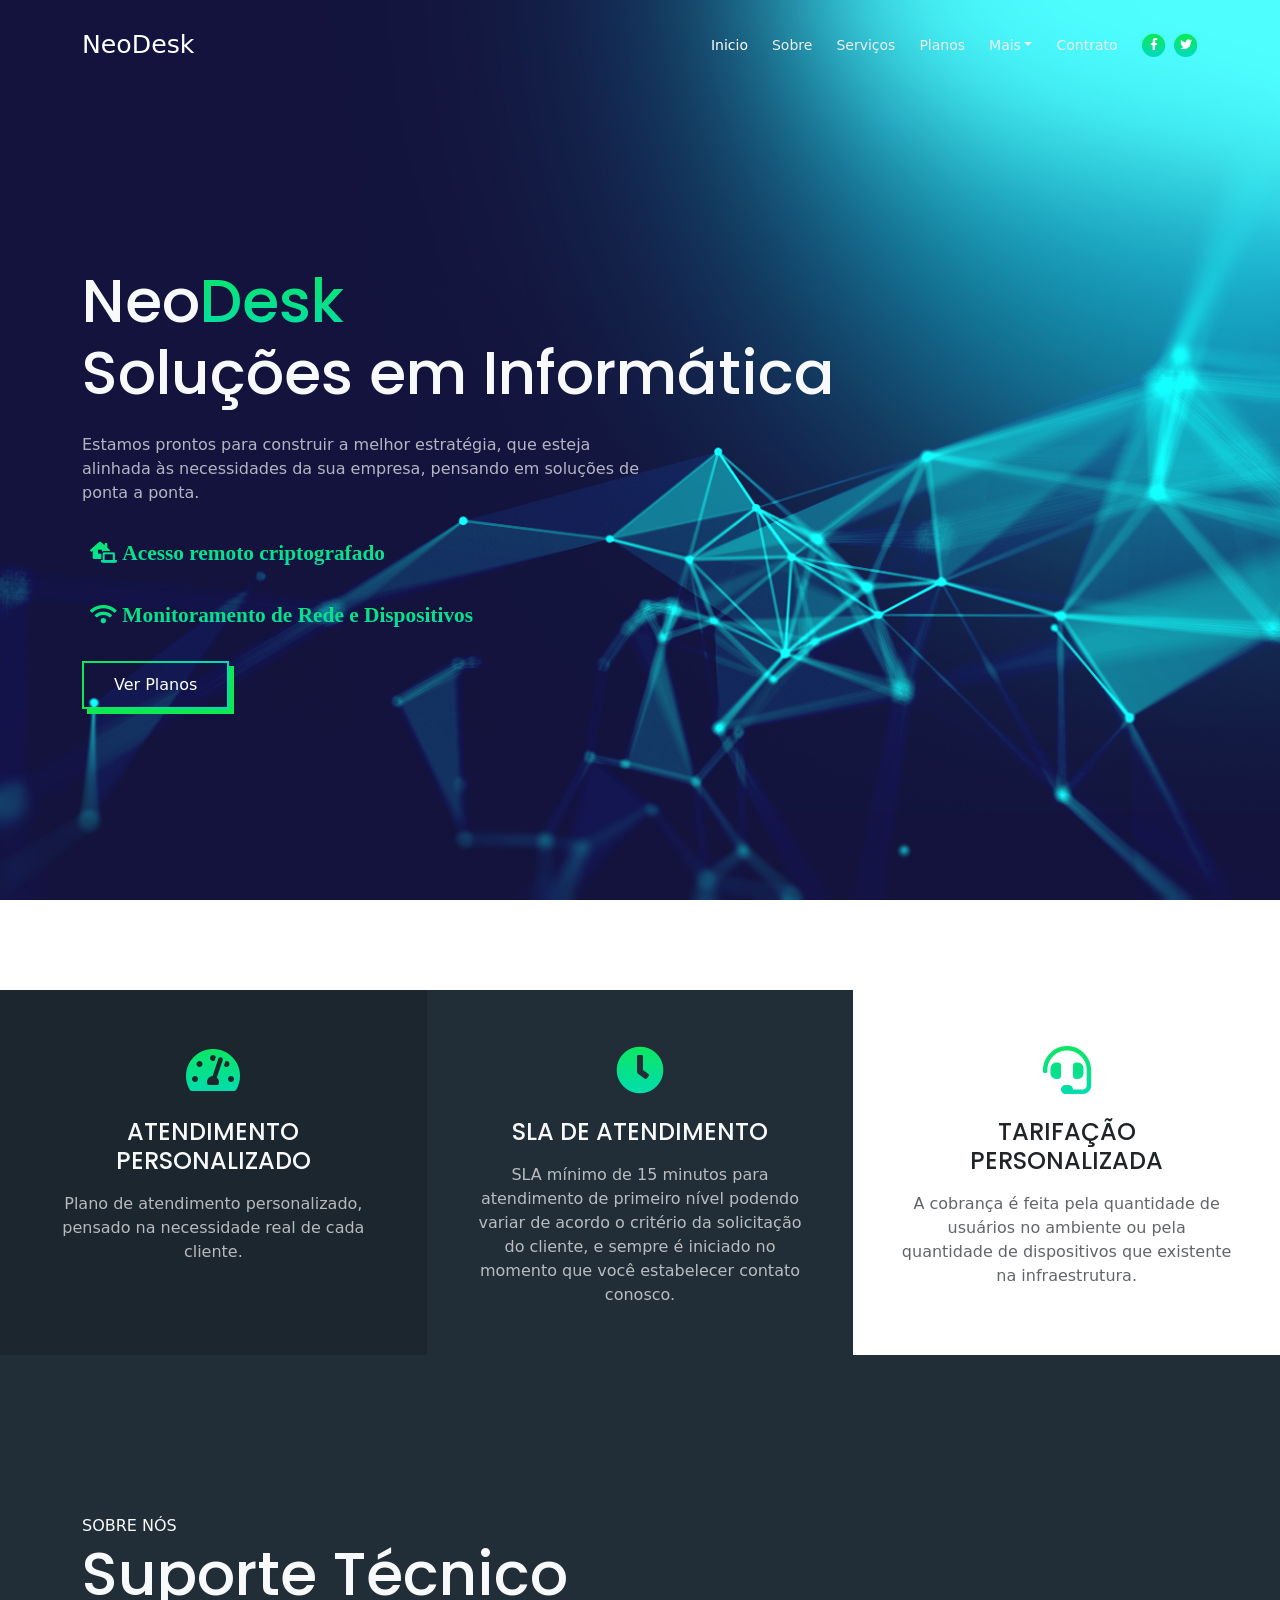
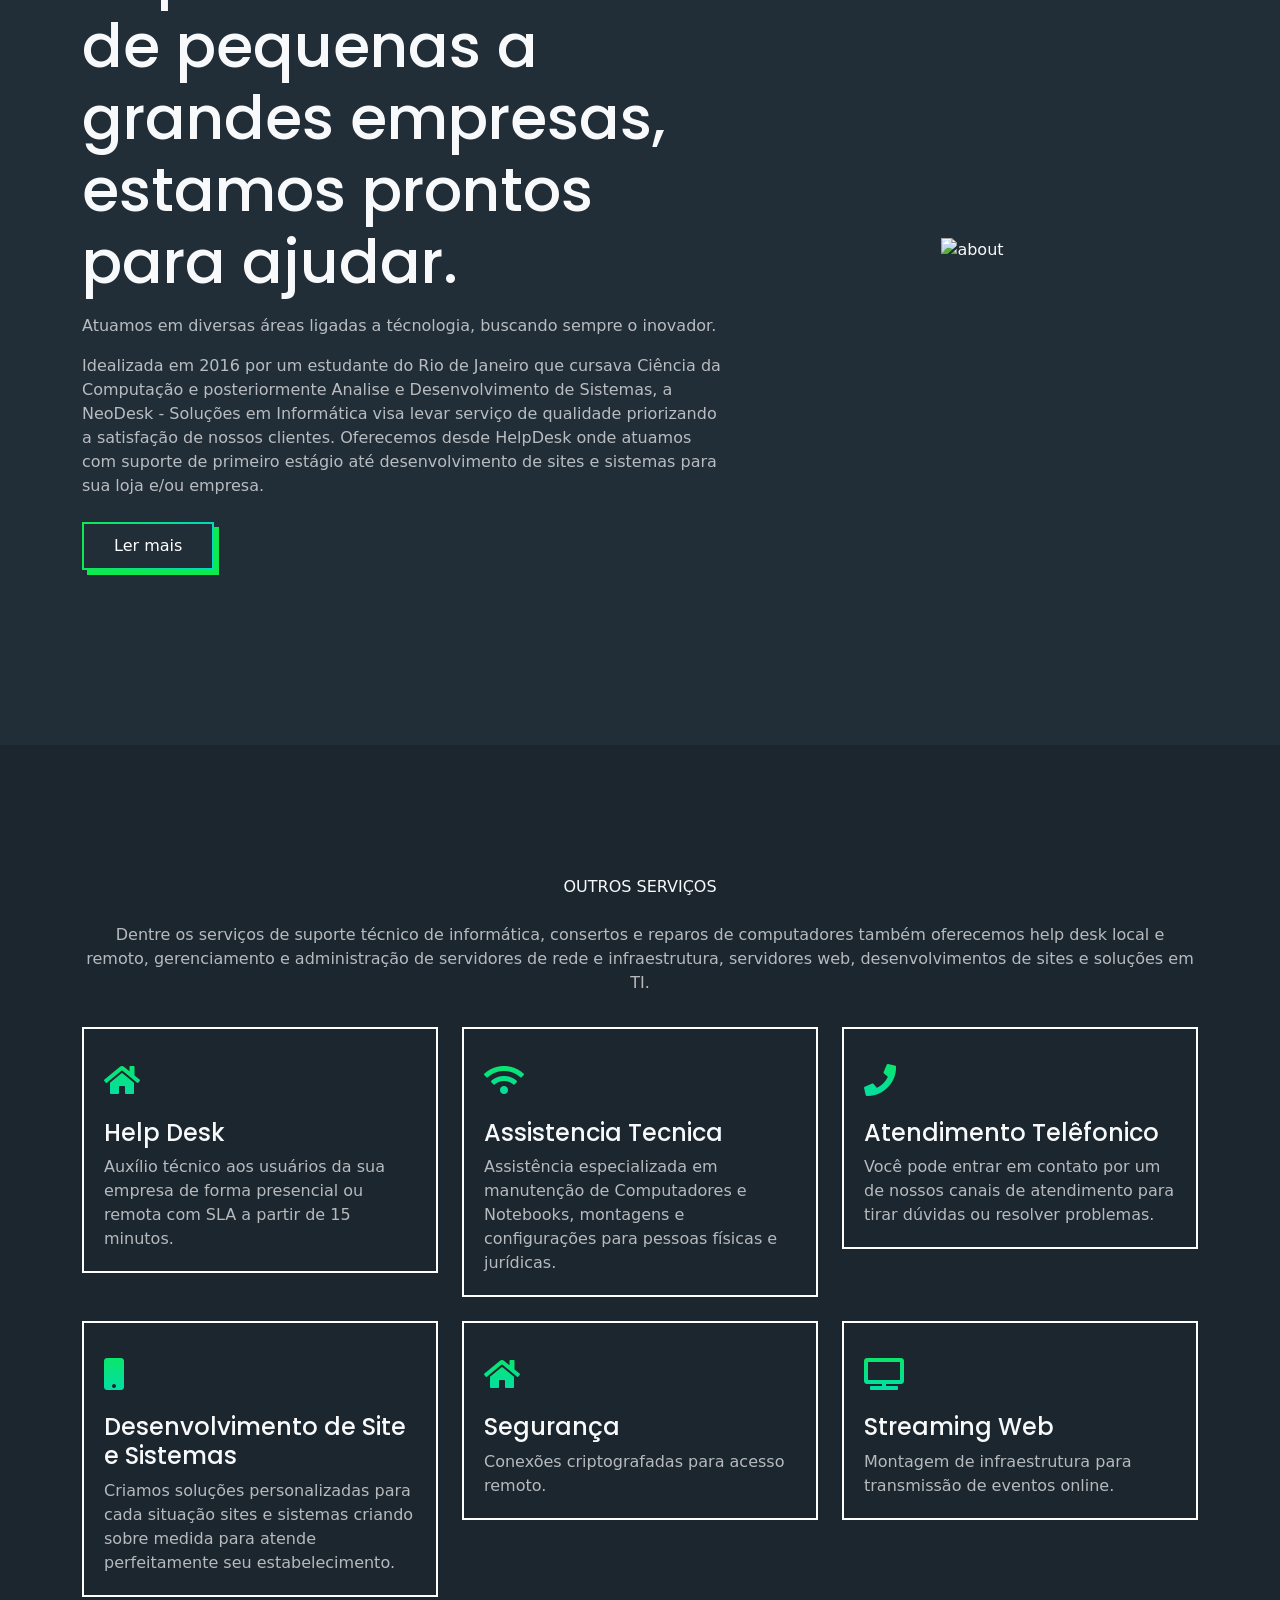
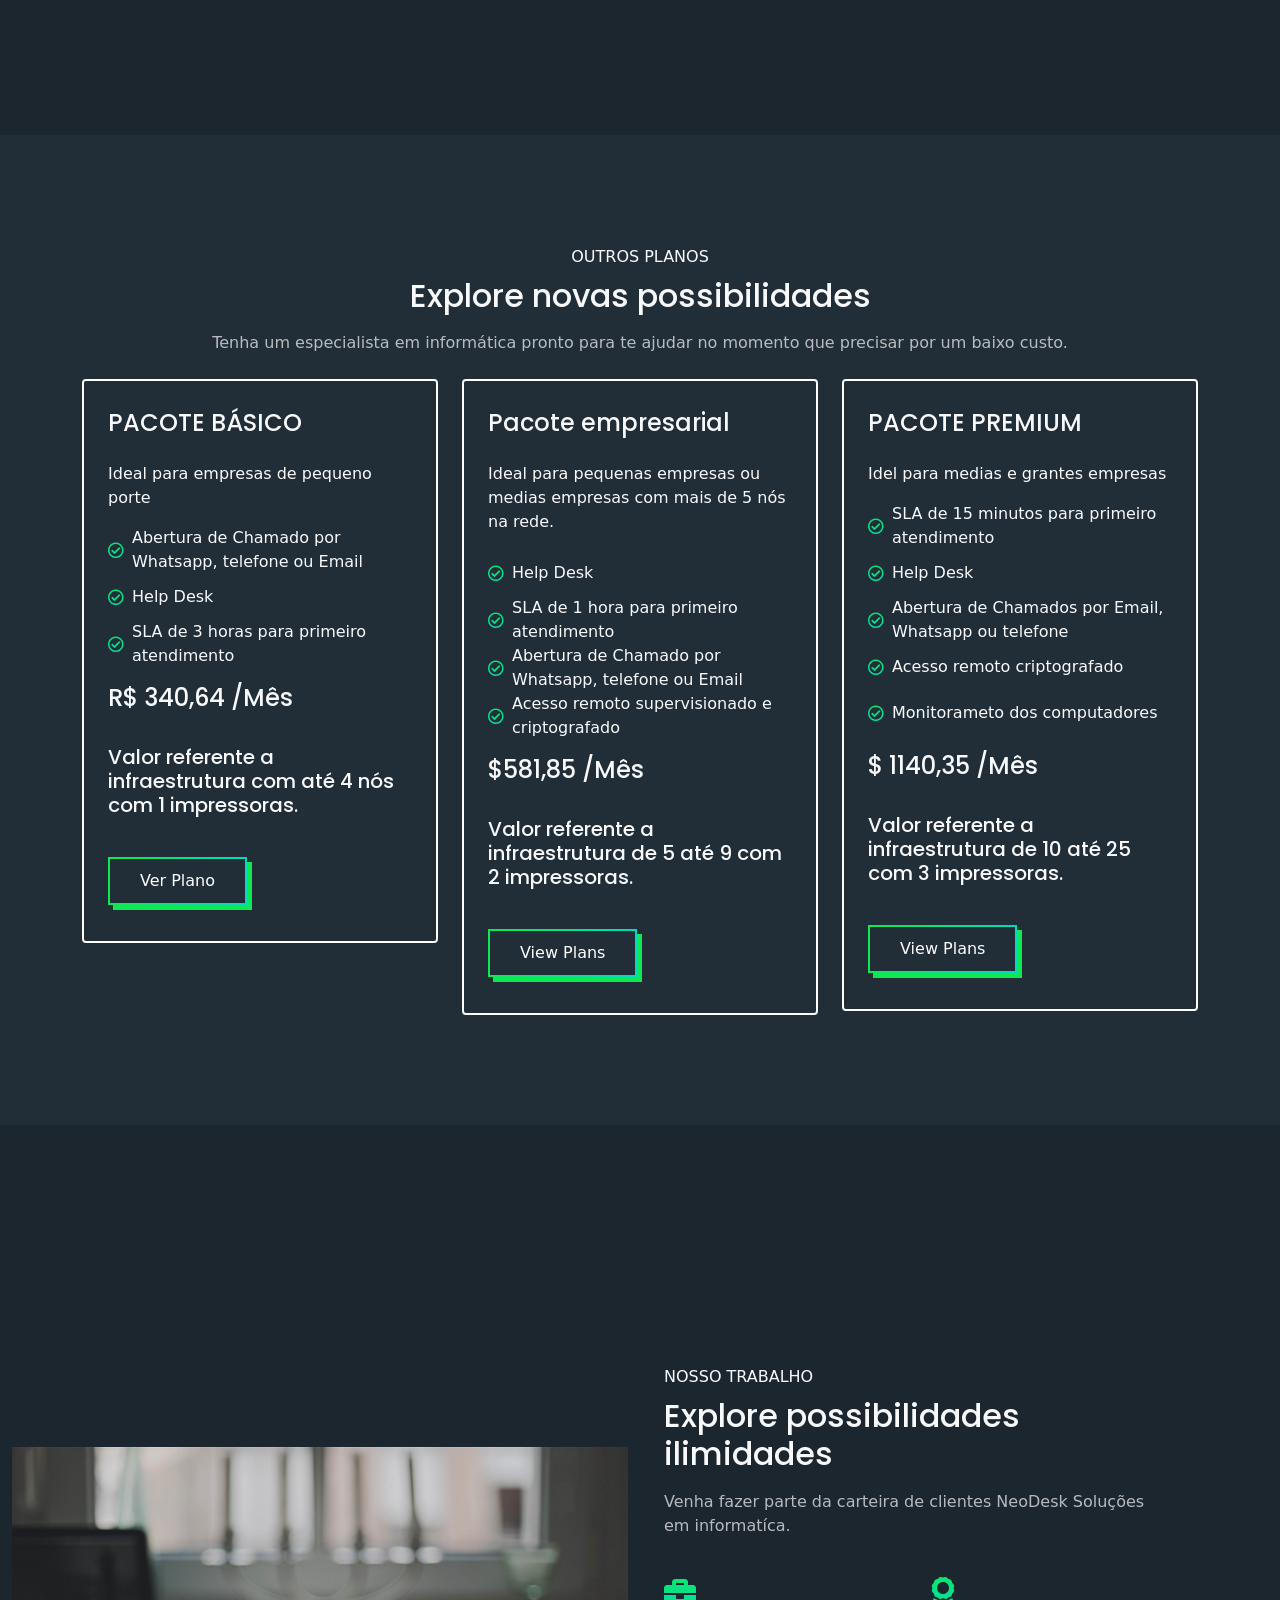
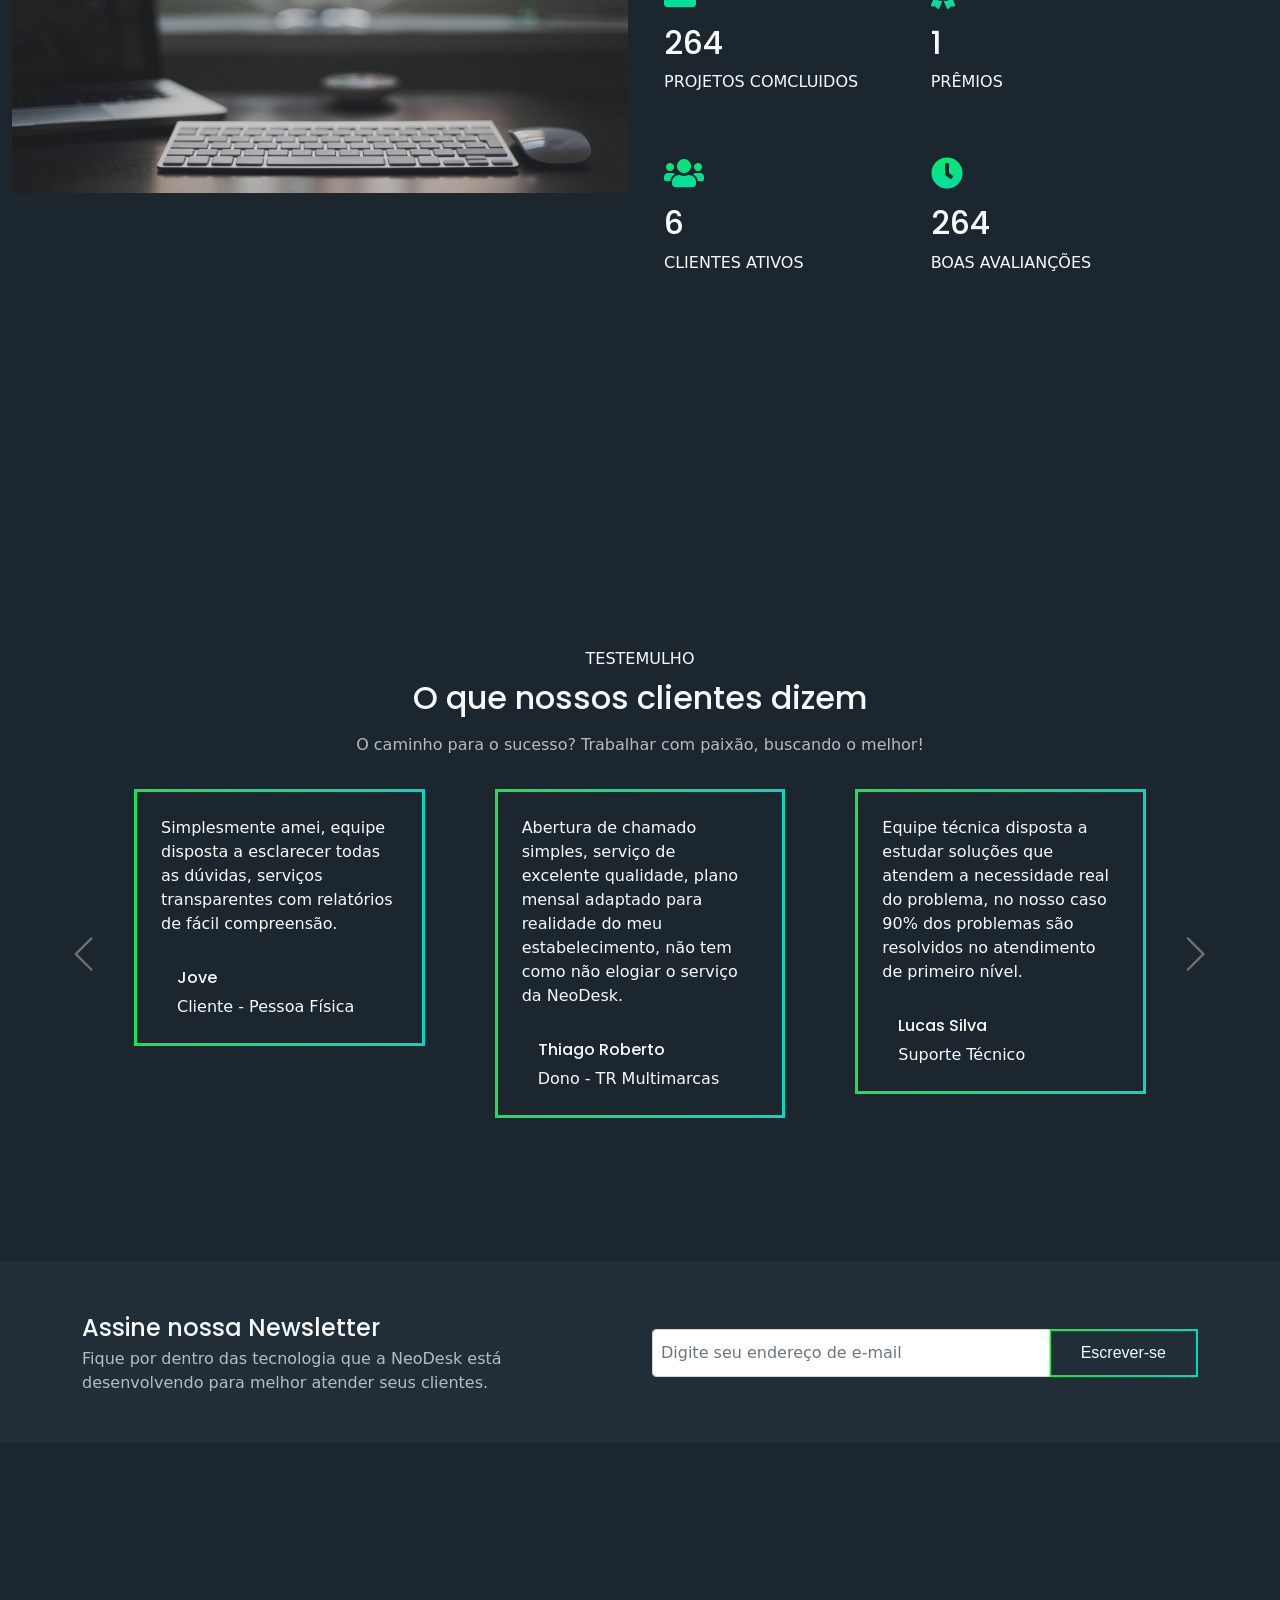
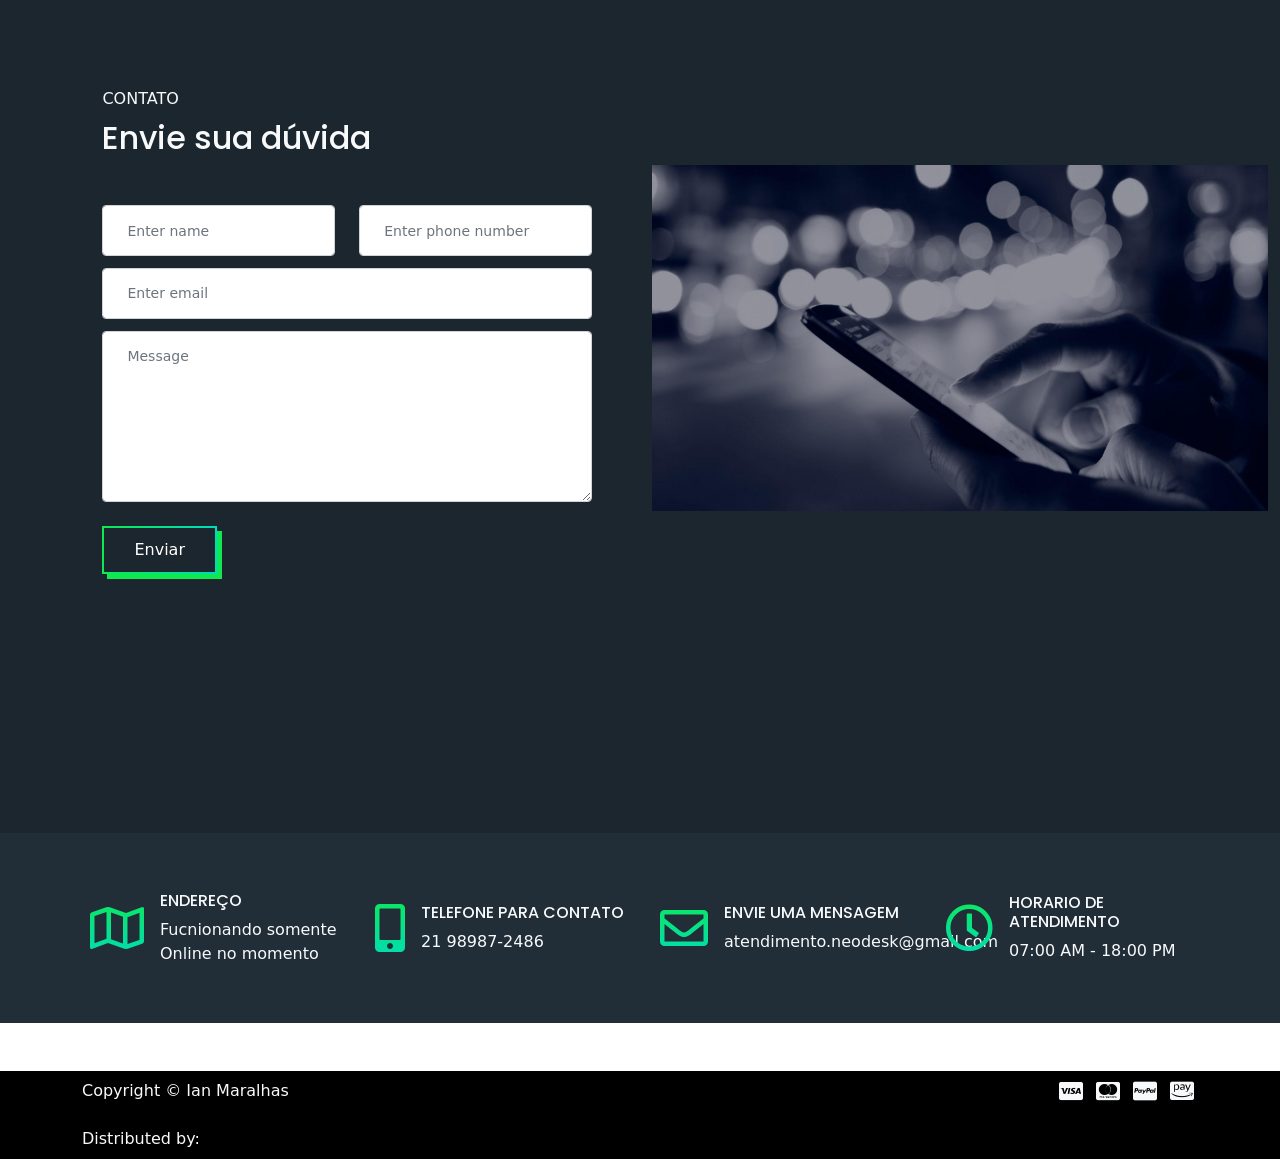
==== index.html @ 621cfc45 "site" ====
<!DOCTYPE html>
<html lang="pt-BR">

<head>

    <meta charset="UTF-8">
    <meta name="viewport" content="width=device-width, initial-scale=1, shrink-to-fit=no">
    
    <!-- SEO Meta Tags -->
    <meta name="description" content="NeoDesk company website">
    <meta name="author" content="Ian Maralhas">

    <!-- Improve the appearance of social media posts -->
    <meta property="og:site_name" content="NeoDesk - Soluções em Informática" /> <!-- website name -->
    <meta property="og:site_name" content="NeoDesk" /> <!-- website name -->
    <meta property="og:site" content="" /> <!-- website link -->
    <meta property="og:title" content=""/> <!-- title shown in the actual shared post -->
    <meta property="og:description" content="" /> <!-- description shown in the actual shared post -->
    <meta property="og:image" content="" /> <!-- image link, make sure it's jpg -->
    <meta property="og:url" content="" /> <!-- where do you want your post to link to -->
    <meta name="twitter:card" content="summary_large_image"> <!-- to have large image post format in Twitter -->

    <!-- Webpage Title -->
    <title>NeoDesk</title>

    <!-- Styles -->
    <link href="https://fonts.googleapis.com/css2?family=Poppins:wght@400;500;700&display=swap" rel="stylesheet">
    <link href="./css/bootstrap.min.css" rel="stylesheet">
    <link href="./css/fontawesome-all.min.css" rel="stylesheet">
    <link href="./css/aos.min.css" rel="stylesheet">
    <link href="./css/swiper.css" rel="stylesheet">
    <link href="./css/style.css" rel="stylesheet">

    <!-- Favicon -->
    <link rel="icon" href="./files/img/icoTopPage.png">

</head>

<body>

    <!DOCTYPE html>
    <html lang="pt-BR">
    <head>
        <meta charset="UTF-8">
        <meta name="viewport" content="width=device-width, initial-scale=1, shrink-to-fit=no">
    
        <!-- SEO Meta Tags -->
        <meta name="description" content="Your description">
        <meta name="author" content="Your name">
    
        <!-- OG Meta Tags to improve the way the post looks when you share the page on Facebook, Twitter, LinkedIn -->
        <meta property="og:site_name" content="" /> <!-- website name -->
        <meta property="og:site" content="" /> <!-- website link -->
        <meta property="og:title" content=""/> <!-- title shown in the actual shared post -->
        <meta property="og:description" content="" /> <!-- description shown in the actual shared post -->
        <meta property="og:image" content="" /> <!-- image link, make sure it's jpg -->
        <meta property="og:url" content="" /> <!-- where do you want your post to link to -->
        <meta name="twitter:card" content="summary_large_image"> <!-- to have large image post format in Twitter -->
    
        <!-- Webpage Title -->
        <title>Informar Evento</title>
        
        <!-- Styles -->
        <link href="https://fonts.googleapis.com/css2?family=Poppins:wght@400;500;700&display=swap" rel="stylesheet">
        <link href="./css/bootstrap.min.css" rel="stylesheet">
        <link href="./css/fontawesome-all.min.css" rel="stylesheet">
        <link href="./css/aos.min.css" rel="stylesheet">
        <link href="./css/swiper.css" rel="stylesheet">
        <link href="./css/style.css" rel="stylesheet">
    
        <!-- Favicon -->
        <link rel="icon" href="./files/img/favicon.png">
    </head>
    <body>
    
        <!-- Navigation -->
        <nav id="navbar" class="navbar navbar-expand-lg fixed-top navbar-dark" aria-label="Main navigation">
            <div class="container">
    
                <!-- Image Logo -->
                <!-- <a class="navbar-brand logo-image" href="index.html"><img src="images/logo.svg" alt="alternative"></a> -->
    
                <!-- Text Logo - Use this if you don't have a graphic logo -->
                <a class="navbar-brand logo-text" href="index.html">NeoDesk</a>
    
                <button class="navbar-toggler p-0 border-0" type="button" id="navbarSideCollapse" aria-label="Toggle navigation">
                    <span class="navbar-toggler-icon"></span>
                </button>
    
                <div class="navbar-collapse offcanvas-collapse" id="navbarsExampleDefault" >
                    <ul class="navbar-nav ms-auto navbar-nav-scroll">
                        <li class="nav-item">
                            <a class="nav-link active" aria-current="page" href="index.html#header"> Inicio </a>
                        </li>
                        <li class="nav-item">
                            <a class="nav-link" href="index.html#about">Sobre</a>
                        </li>
                        <li class="nav-item">
                            <a class="nav-link" href="index.html#services">Serviços</a>
                        </li>
                        <li class="nav-item">
                            <a class="nav-link" href="index.html#plans">Planos</a>
                        </li>
                        <li class="nav-item dropdown">
                            <a class="nav-link dropdown-toggle" id="dropdown01" data-bs-toggle="dropdown" aria-expanded="false" href="#">Mais</a>
                            
                            <ul class="dropdown-menu" aria-labelledby="dropdown01">
                                <li><a class="dropdown-item" href="article.html">Artigo Detalhado</a></li>
                                <li><div class="dropdown-divider"></div></li>
                                <li><a class="dropdown-item" href="pricetable.html">Tabela de Preços</a></li>
                                <li><div class="dropdown-divider"></div></li>
                                <li><a class="dropdown-item" href="informevent.html">Sinalizar Evento</a></li>
                            </ul>
                        </li>
                        <li class="nav-item">
                            <a class="nav-link" href="index.html#contact">Contrato</a>
                        </li>
                    </ul>
                    <span class="nav-item social-icons">
                        <span class="fa-stack">
                            <a href="#your-link">
                                <i class="fas fa-circle fa-stack-2x"></i>
                                <i class="fab fa-facebook-f fa-stack-1x"></i>
                            </a>
                        </span>
                        <span class="fa-stack">
                            <a href="#your-link">
                                <i class="fas fa-circle fa-stack-2x"></i>
                                <i class="fab fa-twitter fa-stack-1x"></i>
                            </a>
                        </span>
                    </span>
                </div> <!-- end of navbar-collapse -->
            </div> <!-- end of container -->
        </nav> <!-- end of navbar -->
        <!-- end of navigation -->

    <!-- Home -->
    <section class="home py-5 d-flex align-items-center" id="header">
        <div class="container text-light py-5"  data-aos="fade-right"> 
            <h1 class="headline">Neo<span class="home_text">Desk</span><br>Soluções em Informática</h1>
            <p class="para para-light py-3">Estamos prontos para construir a melhor estratégia, 
                que esteja alinhada às necessidades da sua empresa, pensando em soluções de ponta a ponta.</p>
            <div class="d-flex align-items-center">
                <p class="p-2"><i class="fas fa-laptop-house fa-lg"> Acesso remoto criptografado </i></p>
                <p></p>  
            </div>
            <div class="d-flex align-items-center">
                <p class="p-2"><i class="fas fa-wifi fa-lg"> Monitoramento de Rede e Dispositivos</i></p>
                <p></p>  
            </div>
            <div class="my-3">
                <a class="btn" href="#plans">Ver Planos</a>
            </div>
        </div> <!-- end of container -->
    </section> <!-- end of home -->

    <!-- Information -->
    <section class="information">
        <div class="container-fluid">  
            <div class="row text-light">
                <div class="col-lg-4 text-center p-5" data-aos="zoom-in">
                    <i class="fas fa-tachometer-alt fa-3x p-2"></i>
                    <h4 class="py-3">ATENDIMENTO PERSONALIZADO</h4>
                    <p class="para-light">Plano de atendimento personalizado, pensado na necessidade real de cada cliente.</p>
                </div>
                <div class="col-lg-4 text-center p-5"  data-aos="zoom-in">
                    <i class="fas fa-clock fa-3x p-2"></i>
                    <h4 class="py-3">SLA DE ATENDIMENTO</h4>
                    <p class="para-light">SLA mínimo de 15 minutos para atendimento de primeiro nível podendo variar de acordo o critério da solicitação do cliente, e sempre é iniciado no momento que você estabelecer contato conosco.
                    </p>
                </div>
                <div class="col-lg-4 text-center p-5 text-dark"  data-aos="zoom-in"> 
                    <i class="fas fa-headset fa-3x p-2"></i>
                    <h4 class="py-3">TARIFAÇÃO PERSONALIZADA </h4>
                    <p class="para-light">A cobrança é feita pela quantidade de usuários no ambiente ou pela quantidade de dispositivos que existente na infraestrutura.</p>
                </div>
            </div>
        </div> <!-- end of container -->
    </section> <!-- end of information -->

    <!-- About -->
    <section class="about d-flex align-items-center text-light py-5" id="about">
        <div class="container" >
            <div class="row d-flex align-items-center">
                <div class="col-lg-7" data-aos="fade-right">
                    <p>SOBRE NÓS</p>
                    <h1>Suporte Técnico <br> de pequenas a grandes empresas, estamos prontos para ajudar.</h1>
                    <p class="py-2 para-light">Atuamos em diversas áreas ligadas a técnologia, buscando sempre o inovador.</p>
                    <p class="py-2 para-light">Idealizada em 2016 por um estudante do Rio de Janeiro que cursava Ciência da Computação 
                        e posteriormente Analise e Desenvolvimento de Sistemas, a NeoDesk - Soluções em Informática visa levar serviço de 
                        qualidade priorizando a satisfação de nossos clientes. Oferecemos desde HelpDesk onde atuamos com suporte de primeiro 
                        estágio até desenvolvimento de sites e sistemas para sua loja e/ou empresa. </p> 
                    <div class="my-3">
                        <a class="btn" href="./article.html">Ler mais</a>
                    </div>
                </div>
                <div class="col-lg-5 text-center py-4 py-sm-0" data-aos="fade-down"> 
                    <img class="img-fluid" src="./files/img/about.jpg" alt="about" >
                </div>
            </div> <!-- end of row -->
        </div> <!-- end of container -->
    </section> <!-- end of about -->

    <!-- Services -->
    <section class="services d-flex align-items-center py-5" id="services">
        <div class="container text-light">
            <div class="text-center pb-4" >
                <p>OUTROS SERVIÇOS</p> 
                <h2 class="py-2"></h2>
                <p class="para-light">Dentre os serviços de suporte técnico de informática, consertos e reparos de computadores também oferecemos help desk local e remoto, gerenciamento e administração de servidores de rede e infraestrutura, servidores web, desenvolvimentos de sites e soluções em TI.
                </p>
            </div>
            <div class="row gy-4 py-2" data-aos="zoom-in">
                <div class="col-lg-4">
                    <div class="card bg-transparent">
                        <i class="fas fa-home fa-2x"></i>
                        <h4 class="py-2">Help Desk</h4>
                        <p class="para-light">Auxílio técnico aos usuários da sua empresa de forma presencial ou remota com SLA a partir de 15 minutos.</p>
                    </div>
                </div>
                <div class="col-lg-4">
                    <div class="card bg-transparent">
                        <i class="fas fa-wifi fa-2x"></i>
                        <h4 class="py-2"> Assistencia Tecnica</h4>
                        <p class="para-light">Assistência especializada em manutenção de Computadores e Notebooks, montagens e configurações para pessoas físicas e jurídicas.  </p>
                    </div>                    
                </div>
                <div class="col-lg-4">
                    <div class="card bg-transparent">
                        <i class="fas fa-phone fa-2x"></i>
                        <h4 class="py-2">Atendimento Telêfonico</h4>
                        <p class="para-light">Você pode entrar em contato por um de nossos canais de atendimento para tirar dúvidas ou resolver problemas. </p>
                    </div>                    
                </div>
                <div class="col-lg-4">
                    <div class="card bg-transparent">
                        <i class="fas fa-mobile fa-2x"></i>
                        <h4 class="py-2">Desenvolvimento de Site e Sistemas</h4>
                        <p class="para-light">Criamos soluções personalizadas para cada situação sites e sistemas criando sobre medida para atende perfeitamente seu estabelecimento.</p>
                    </div>                    
                </div>
                <div class="col-lg-4">
                    <div class="card bg-transparent">
                        <i class="fas fa-home fa-2x"></i>
                        <h4 class="py-2">Segurança</h4>
                        <p class="para-light">Conexões criptografadas para acesso remoto.</p>
                    </div>                    
                </div>
                <div class="col-lg-4">
                    <div class="card bg-transparent">
                        <i class="fas fa-tv fa-2x"></i>
                        <h4 class="py-2">Streaming Web</h4>
                        <p class="para-light">Montagem de infraestrutura para transmissão de eventos online.</p>
                    </div>                    
                </div>
            </div> <!-- end of row -->
        </div> <!-- end of container -->
    </section> <!-- end of services -->

    <!-- Plans -->
    <section class="plans d-flex align-items-center py-5" id="plans">
        <div class="container text-light" >
            <div class="text-center pb-4">
                <p>OUTROS PLANOS</p>
                <h2 class="py-2">Explore novas possibilidades</h2>
                <p class="para-light">Tenha um especialista em informática pronto para te ajudar no momento que precisar por um baixo custo.</p>
            </div>
            <div class="row gy-4" data-aos="zoom-in">
                <div class="col-lg-4">
                    <div class="card bg-transparent px-4">
                        <h4 class="py-2">PACOTE BÁSICO</h4>
                        <p class="py-3"> Ideal para empresas de pequeno porte </p>
                        <div class="block d-flex align-items-center">
                            <p class="pe-2"><i class="far fa-check-circle fa-1x"></i></p>
                            <p>Abertura de Chamado por Whatsapp, telefone ou Email</p>
                        </div>
                        <div class="block d-flex align-items-center">
                            <p class="pe-2"><i class="far fa-check-circle fa-1x"></i></p>
                            <p>Help Desk</p> 
                        </div>
                        <div class="block d-flex align-items-center">
                            <p class="pe-2"><i class="far fa-check-circle fa-1x"></i></p>
                            <p>SLA de 3 horas para primeiro atendimento</p>
                        </div>
                        <!-- <div class="block d-flex align-items-center">
                            <p class="pe-2"><i class="far fa-check-circle fa-1x"></i></p>
                            <p></p>
                        </div> -->
                        <h4 class="py-3">R$ 340,64 /Mês</h4>
                        <h5 class="py-3">Valor referente a infraestrutura com até 4 nós com 1 impressoras.</h5>
                        <div class="my-3">
                            <a class="btn" href="#your-link" >Ver Plano</a>
                        </div>
                    </div>  
                </div>

                <div class="col-lg-4">
                    <div class="card bg-transparent px-4">
                        <h4 class="py-2">Pacote empresarial</h4>
                        <p class="py-3">Ideal para pequenas empresas ou medias empresas com mais de 5 nós na rede. </p>
                        <div class="block d-flex align-items-center">
                            <p class="pe-2"><i class="far fa-check-circle fa-1x"></i></p>
                            <p>Help Desk</p>
                        </div>
                        <div class="block d-flex align-items-center">
                            <p class="pe-2"><i class="far fa-check-circle fa-1x"></i></p>
                            <p>SLA de 1 hora para primeiro atendimento</p>
                        </div>
                        <div class="block d-flex align-items-center">
                            <p class="pe-2"><i class="far fa-check-circle fa-1x"></i></p>
                            <p>Abertura de Chamado por Whatsapp, telefone ou Email</p>
                        </div>
                        <div class="block d-flex align-items-center">
                            <p class="pe-2"><i class="far fa-check-circle fa-1x"></i></p>
                            <p>Acesso remoto supervisionado e criptografado</p>
                        </div>
                        <h4 class="py-3">$581,85 /Mês</h4>
                        <h5 class="py-3">Valor referente a infraestrutura de 5 até 9 com 2 impressoras.</h5>
                        <div class="my-3">
                            <a class="btn" href="#your-link" >View Plans</a>
                        </div>
                    </div>  
                </div>

                <div class="col-lg-4">
                    <div class="card bg-transparent px-4" >
                        <h4 class="py-2">PACOTE PREMIUM</h4>
                        <p class="py-3">Idel para medias e grantes empresas</p>
                        <div class="block d-flex align-items-center">
                            <p class="pe-2"><i class="far fa-check-circle fa-1x"></i></p>
                            <p>SLA de 15 minutos para primeiro atendimento</p>
                        </div>
                        <div class="block d-flex align-items-center">
                            <p class="pe-2"><i class="far fa-check-circle fa-1x"></i></p>
                            <p>Help Desk</p>
                        </div>
                        <div class="block d-flex align-items-center">
                            <p class="pe-2"><i class="far fa-check-circle fa-1x"></i></p>
                            <p>Abertura de Chamados por Email, Whatsapp ou telefone</p>
                        </div>
                        <div class="block d-flex align-items-center">
                            <p class="pe-2"><i class="far fa-check-circle fa-1x"></i></p>
                            <p>Acesso remoto criptografado</p>
                        </div>
                        <div class="block d-flex align-items-center">
                            <p class="pe-2"><i class="far fa-check-circle fa-1x"></i></p>
                            <p>Monitorameto dos computadores</p>
                        </div>
                        <h4 class="py-3">$ 1140,35 /Mês</h4>
                        <h5 class="py-3">Valor referente a infraestrutura de 10 até 25 com 3 impressoras. </h5>
                        <div class="my-3">
                            <a class="btn" href="#your-link" >View Plans</a>                    
                        </div>
                    </div>  
                </div>
            </div> <!-- end of row -->
        </div> <!-- end of container -->
    </section> <!-- end of plans -->

    <!-- Work -->
    <section class="work d-flex align-items-center py-5" >
        <div class="container-fluid text-light">
            <div class="row">
                <div class="col-lg-6 d-flex align-items-center" data-aos="fade-right">
                    <img class="img-fluid" src="./files/img/work.jpg" alt="work">        
                </div>
                <div class="col-lg-5 d-flex align-items-center px-4 py-3" data-aos="">
                    <div class="row">
                        <div class="text-center text-lg-start py-4 pt-lg-0">
                            <p>NOSSO TRABALHO</p>
                            <h2 class="py-2">Explore possibilidades ilimidades</h2>
                            <p class="para-light">Venha fazer parte da carteira de clientes NeoDesk Soluções em informatíca.</p>
                        </div>
                        <div class="container" data-aos="fade-up">
                            <div class="row g-5">
                                <div class="col-6 text-start" >
                                    <i class="fas fa-briefcase fa-2x text-start"></i>
                                    <h2 class="purecounter" data-purecounter-start="0" data-purecounter-end="986" data-purecounter-duration="3">1</h2>
                                    <p>PROJETOS COMCLUIDOS</p>
                                </div>
                                <div class="col-6" >
                                    <i class="fas fa-award fa-2x"></i>
                                    <h2 class="purecounter" data-purecounter-start="0" data-purecounter-end="1" data-purecounter-duration="3">1</h2>
                                    <p>PRÊMIOS</p>
                                </div>
                                <div class="col-6">
                                    <i class="fas fa-users fa-2x"></i>
                                    <h2 class="purecounter" data-purecounter-start="0" data-purecounter-end="6" data-purecounter-duration="3">1</h2>
                                    <p>CLIENTES ATIVOS</p>
                                </div>
                                <div class="col-6">
                                    <i class="fas fa-clock fa-2x"></i>
                                    <h2 class="purecounter" data-purecounter-start="0" data-purecounter-end="953" data-purecounter-duration="3">1</h2>
                                    <p>BOAS AVALIANÇÕES</p>
                                </div>
                            </div>
                        </div> <!-- end of container -->
                    </div> <!-- end of row -->
                </div> <!-- end of col-lg-5 -->
            </div> <!-- end of row -->
        </div> <!-- end of container -->
    </section> <!-- end of work -->

    <!-- Testimonials -->
    <div class="slider-1 testimonial text-light d-flex align-items-center">
        <div class="container">
            <div class="row">
                <div class="text-center w-lg-75 m-auto pb-4">
                    <p>TESTEMULHO</p>
                    <h2 class="py-2">O que nossos clientes dizem</h2>
                    <p class="para-light">O caminho para o sucesso? Trabalhar com paixão, buscando o melhor!</p>
                </div>
            </div> <!-- end of row -->
            <div class="row p-2" data-aos="zoom-in">
                <div class="col-lg-12">

                    <!-- Card Slider -->
                    <div class="slider-container">
                        <div class="swiper-container card-slider">
                            <div class="swiper-wrapper">
                                
                                <!-- Slide -->
                                <div class="swiper-slide">
                                    <div class="testimonial-card p-4">
                                        <p>Simplesmente amei, equipe disposta a esclarecer todas as dúvidas, serviços transparentes com relatórios de fácil compreensão.</p>
                                    
                                        <div class="d-flex pt-4">
                                           <!-- <div>
                                                <img class="avatar" src="./files/img/testimonial-1.jpg" alt="testimonial">
                                            </div> -->
                                            <div class="ms-3 pt-2">
                                                <h6>Jove</h6>
                                                <p>Cliente - Pessoa Física</p>
                                            </div>
                                        </div>
                                    </div>
                                </div> <!-- end of swiper-slide -->
                                <!-- end of slide -->
        
                                <!-- Slide -->
                                <div class="swiper-slide">
                                    <div class="testimonial-card p-4">
                                        <p>Abertura de chamado simples, serviço de excelente qualidade, plano mensal adaptado para realidade do meu estabelecimento, não tem como não elogiar o serviço da NeoDesk.</p>
                                        <div class="d-flex pt-4">
                                            <!-- <div>
                                                <img class="avatar" src="./files/img/testimonial-2.jpg" alt="testimonial">
                                            </div> -->
                                            <div class="ms-3 pt-2">
                                                <h6>Thiago Roberto</h6>
                                                <p>Dono - TR Multimarcas</p>
                                            </div>
                                        </div>
                                    </div>
                                </div> <!-- end of swiper-slide -->
                                <!-- end of slide -->
        
                                <!-- Slide -->
                                <div class="swiper-slide">
                                    <div class="testimonial-card p-4">
                                        <p>Equipe técnica disposta a estudar soluções que atendem a necessidade real do problema, no nosso caso 90% dos problemas são resolvidos no atendimento de primeiro nível.</p>
                                        <div class="d-flex pt-4">
                                            <!-- <div>
                                                <img class="avatar" src="./files/img/testimonial-3.jpg" alt="testimonial">
                                            </div> -->
                                            <div class="ms-3 pt-2">
                                                <h6>Lucas Silva</h6>
                                                <p>Suporte Técnico</p>
                                            </div>
                                        </div>
                                    </div>      
                                </div> <!-- end of swiper-slide -->
                                <!-- end of slide -->

                            </div> <!-- end of swiper-wrapper -->
        
                            <!-- Add Arrows -->
                            <div class="swiper-button-next"></div>
                            <div class="swiper-button-prev"></div>
                            <!-- end of add arrows -->
        
                        </div> <!-- end of swiper-container -->
                    </div> <!-- end of slider-container -->
                    <!-- end of card slider -->

                </div> <!-- end of col -->
            </div> <!-- end of row -->
        </div> <!-- end of container -->
    </div> <!-- end of testimonials -->

    <!-- Newsletter -->
    <section class="newsletter text-light py-5">
        <div class="container">
            <div class="row" >
                <div class="col-lg-6 text-center text-lg-start" data-aos="fade-right">
                    <h4 class="py-1">Assine nossa Newsletter</h4>
                    <p class="para-light">Fique por dentro das tecnologia que a NeoDesk está desenvolvendo para melhor atender seus clientes. </p>
                </div>
                <div class="col-lg-6 d-flex align-items-center" data-aos="fade-down">
                    <div class="input-group my-3">
                        <input type="text" class="form-control p-2" placeholder="Digite seu endereço de e-mail" aria-label="Recipient's email">
                        <button class="btn-secondary text-light" type="button">Escrever-se</button>
                    </div>
                </div>
            </div> <!-- end of row -->
        </div> <!-- end of container -->
    </section> <!-- end of newsletter -->

    <!-- Contact -->
    <section class="contact d-flex align-items-center py-5" id="contact">
        <div class="container-fluid text-light">
            <div class="row">
                <div class="col-lg-6 d-flex justify-content-center justify-content-lg-end align-items-center px-lg-5" data-aos="fade-right">
                    <div style="width:90%">
                        <div class="text-center text-lg-start py-4 pt-lg-0">
                            <p>CONTATO</p>
                            <h2 class="py-2">Envie sua dúvida</h2>
                            <p class="para-light"></p>
                        </div>
                        <div>
                            <div class="row" >
                                <div class="col-lg-6">
                                    <div class="form-group py-2">
                                        <input type="text" class="form-control form-control-input" id="exampleFormControlInput1" placeholder="Enter name">
                                    </div>                                
                                </div>
                                <div class="col-lg-6">
                                    <div class="form-group py-2">
                                        <input type="email" class="form-control form-control-input" id="exampleFormControlInput2" placeholder="Enter phone number">
                                    </div>                                 
                                </div>
                            </div>
                            <div class="form-group py-1">
                                <input type="email" class="form-control form-control-input" id="exampleFormControlInput3" placeholder="Enter email">
                            </div>  
                            <div class="form-group py-2">
                                <textarea class="form-control form-control-input" id="exampleFormControlTextarea1" rows="6" placeholder="Message"></textarea>
                            </div>                            
                        </div>
                        <div class="my-3">
                            <a class="btn form-control-submit-button" href="mailto:atendimento.neodesk@gmail.com">Enviar</a>
                        </div>
                    </div> <!-- end of div -->
                </div> <!-- end of col -->
                <div class="col-lg-6 d-flex align-items-center" data-aos="fade-down">
                    <img class="img-fluid d-none d-lg-block" src="./files/img/contact.jpg" alt="contact">        
                </div> <!-- end of col -->
            </div> <!-- end of row -->
        </div> <!-- end of container -->
    </section> <!-- end of contact -->

    <!-- Location -->
    <section class="location text-light py-5">
        <div class="container" data-aos="zoom-in">
            <div class="row">
                <div class="col-lg-3 d-flex align-items-center">
                    <div class="p-2"><i class="far fa-map fa-3x"></i></div>
                    <div class="ms-2">
                        <h6>ENDEREÇO</h6>
                        <p>Fucnionando somente Online no momento</p>
                    </div>
                </div>
                <div class="col-lg-3 d-flex align-items-center" >
                    <div class="p-2"><i class="fas fa-mobile-alt fa-3x"></i></div>
                    <div class="ms-2">
                        <h6>TELEFONE PARA CONTATO</h6>
                        <p>21 98987-2486</p>
                    </div>
                </div>
                <div class="col-lg-3 d-flex align-items-center" >
                    <div class="p-2"><i class="far fa-envelope fa-3x"></i></div>
                    <div class="ms-2">
                        <h6>ENVIE UMA MENSAGEM</h6>
                        <p>atendimento.neodesk@gmail.com</p>
                    </div>
                </div>
                <div class="col-lg-3 d-flex align-items-center" >
                    <div class="p-2"><i class="far fa-clock fa-3x"></i></div>
                    <div class="ms-2">
                        <h6>HORARIO DE ATENDIMENTO</h6>
                        <p>07:00 AM - 18:00 PM</p>
                    </div>
                </div>
            </div> <!-- end of row -->
        </div> <!-- end of container -->
    </section> <!-- end of location -->

    <p class="mb-5"></p>

    <!-- Bottom -->
    <div class="bottom py-2 text-light" >
        <div class="container d-flex justify-content-between">
            <div>
                <p>Copyright © Ian Maralhas</p><br>
                <p>Distributed by: <a href=""></a></p>
            </div>
            <div>
                <i class="fab fa-cc-visa fa-lg p-1"></i>
                <i class="fab fa-cc-mastercard fa-lg p-1"></i>
                <i class="fab fa-cc-paypal fa-lg p-1"></i>
                <i class="fab fa-cc-amazon-pay fa-lg p-1"></i>
            </div>
        </div> <!-- end of container -->
    </div> <!-- end of bottom -->
 
    
    <!-- Back To Top Button -->
    <button onclick="topFunction()" id="myBtn">
        <img src="files/img/up-arrow.png" alt="alternative">
    </button>
    <!-- end of back to top button -->

    
    <!-- Scripts -->
    <script src="./js/bootstrap.min.js"></script><!-- Bootstrap framework -->
    <script src="./js/purecounter.min.js"></script> <!-- Purecounter counter for statistics numbers -->
    <script src="./js/swiper.min.js"></script><!-- Swiper for image and text sliders -->
    <script src="./js/aos.js"></script><!-- AOS on Animation Scroll -->
    <script src="./js/script.js"></script>  <!-- Custom scripts -->
</body>
</html>

</body>

</html>
---- css/style.css ----
/*     General Styles     */
:root {
	--primary: #1c262f;
	--primary-light: #212d37;
	--secondary: #0ee951;
	--tertiary: #00dabf;
	--gradient: linear-gradient(to right, #0ee951, #00dabf);
}

h1, h2, h3, h4, h5, h6 {
	font-family: "Poppins", sans-serif;
}

h1 {
	font-size: 60px;
	font-weight: 500;
}

button {
	font-family: sans-serif;
}

p, ul, h4 {
	margin: 0;
	padding: 0;
}

a {
	color: white;
	text-decoration: none;
}

li {
  	list-style-type: none;
}

/* Section Background */
.home, .about, .services, .plans, .work, .contact {
	height: 110vh;
	position: relative;
}

.services, .work, .contact, .testimonial, .footer {
  	background-color: var(--primary);
}

.about, .plans, .company, .newsletter, .location {
  	background-color: var(--primary-light);
}

.bottom {
  	background-color: black;
}

/* Gradient Border And Background On Icons */
.home_text, .home .fas, .plans .far, .information .fas, .work .fas, .services .fas, .location .far, .location .fas {
	padding: 15px 0;
	background: -webkit-gradient(
		linear,
		left top,
		left bottom,
		from(#0ee951),
		to(#00dabf)
	);
	background-clip: text;
	-webkit-background-clip: text;
	-webkit-text-fill-color: transparent;
}

.navbar-nav a:hover, .footer a:hover, .footer .fab:hover {
	cursor: pointer;
	background: var(--gradient);
	background-clip: text;
	-webkit-background-clip: text;
	-webkit-text-fill-color: transparent;
}

/*     Navigation     */
.navbar {
	font-weight: 500;
	font-size: 0.875rem;
	line-height: 0.875rem;
	background-color: var(--primary);
	box-shadow: 0 1px 6px 0 rgba(0, 0, 0, 0.025);
}

.navbar .navbar-brand {
	padding-top: 0.25rem;
	padding-bottom: 0.25rem;
}

.navbar .logo-image img {
	width: 108px;
	height: 32px;
}

.navbar .logo-text {
	color: #fff;
	font-weight: 500;
	line-height: 1rem;
	font-size: 1.575rem;
	text-decoration: none;
}

.offcanvas-collapse {
	position: fixed;
	top: 2.75rem; /* adjusts the height between the top of the page and the offcanvas menu */
	bottom: 0;
	left: 100%;
	width: 100%;
	overflow-y: auto;
	visibility: hidden;
	padding-right: 1rem;
	padding-left: 1rem;
	background-color: var(--primary);
	transition: transform 0.2s ease-in-out, visibility 0.2s ease-in-out;
}

.offcanvas-collapse.open {
	visibility: visible;
	transform: translateX(-100%);
}

.navbar .navbar-nav {
	margin-top: 0.75rem;
	margin-bottom: 0.5rem;
}

.navbar .dropdown-menu {
	border: none;
	margin-top: 0.25rem;
	margin-bottom: 0.25rem;
	background-color: var(--primary);
}

.navbar .dropdown-item {
	color: #eee;
	font-weight: 500;
	font-size: 0.875rem;
	line-height: 0.875rem;
	padding-top: 0.625rem;
	text-decoration: none;
	padding-bottom: 0.625rem;
}

.navbar .dropdown-item:hover {
  	background-color: var(--primary);
}

.navbar .dropdown-divider {
	width: 100%;
	height: 1px;
	border: none;
	margin: 0.5rem auto 0.5rem auto;
	background-color: var(--primary-light);
}

.navbar .nav-item .nav-link {
	color: #eee;
	text-decoration: none;
	padding-top: 0.625rem;
	padding-bottom: 0.625rem;
	transition: all 0.2s ease;
}

.navbar .fa-stack {
	width: 2em;
	font-size: 0.75rem;
	margin-right: 0.25rem;
}

.navbar .fa-stack-2x {
	background: -webkit-gradient(
		linear,
		left top,
		left bottom,
		from(#0ee951),
		to(#00dabf)
	);
	background-clip: text;
	-webkit-background-clip: text;
	-webkit-text-fill-color: transparent;
	transition: all 0.2s ease;
}

.navbar .fa-stack-1x {
	color: #ffffff;
	transition: all 0.2s ease;
}

.navbar .fa-stack:hover .fa-stack-2x {
  	color: var(--primary);
}

.navbar .fa-stack:hover .fa-stack-1x {
  	color: var(--primary);
}

.navbar .navbar-toggler {
	padding: 0;
	border: none;
	font-size: 1.25rem;
}

/*     Home     */
.home {
	background-image: url(../files/img/home.jpg);
	background-size: cover;
	background-position: center;
	background-repeat: no-repeat;
	background-attachment: fixed;
}

.para {
  	width: 50%;
}

.para-light {
  	opacity: 0.7;
}

/*     Information     */
.information .container-fluid .row div:first-child {
  	background-color: var(--primary);
}

.information .container-fluid .row div:last-child {
  	background-color: white;
}

.information .container-fluid .row div:nth-child(2) {
  	background-color: var(--primary-light);
}

/*     Button     */
.btn {
	color: white;
	border-radius: 0;
	border-width: 2px;
	padding: 10px 30px;
	border-image-slice: 1;
	background-image: none;
	background: transparent;
	border-image-source: var(--gradient);
	box-shadow: 5px 5px 0px 0px var(--secondary);
}

.btn:hover {
	color: white;
	box-shadow: none;
	border-radius: 0;
	padding: 10px 30px;
	transform: translate(5px, 5px);
}

/* Email - Newsletter Button */
.btn-secondary {
	color: black;
	border-width: 2px;
	padding: 10px 30px;
	border-image-slice: 1;
	background-image: none;
	background: transparent;
	border-image-source: var(--gradient);
}

.btn-secondary:hover {
	color: black;
	padding: 10px 30px;
	background-image: var(--gradient);
}

/* Other Pages Button */
.btn-tertiary {
	color: black;
	border-radius: 0;
	border-width: 2px;
	padding: 10px 30px;
	border-image-slice: 1;
	background-image: none;
	background: transparent;
	border-image-source: var(--gradient);
	box-shadow: 5px 5px 0px 0px var(--secondary);
}

.btn-tertiary:hover {
	color: black;
	box-shadow: none;
	border-radius: 0;
	padding: 10px 30px;
	transform: translate(5px, 5px);
}

/*     Services     */
.services .card {
	padding: 20px;
	border-radius: 0;
	border: 2px solid white;
}

.services .card:hover {
	border: 10px solid;
	transform: scale(1.01);
	border-image-slice: 1;
	border-width: 2px;
	border-image-source: var(--gradient);
	box-shadow: 5px 5px 0px 0px #0ee951;
}

/*     Plans     */
.plans .card {
	padding: 20px;
	border: 2px solid white;
}

/*     Testimonials     */
.slider-1 {
	padding-top: 8.25rem;
	padding-bottom: 8.5rem;
}

.slider-1 .section-title {
  	text-align: center;
}

.slider-1 .h2-heading {
	text-align: center;
	margin-bottom: 3rem;
}

.testimonial-card {
	border: 10px solid;
	border-image-slice: 1;
	border-width: 3px;
	border-image-source: var(--gradient);
}

.slider-1 .slider-container {
  	position: relative;
}

.slider-1 .swiper-container {
	width: 86%;
	position: static;
}

.slider-1 .swiper-button-prev,
.slider-1 .swiper-button-next {
  	color: var(--primary);
}

.slider-1 .swiper-button-prev:focus,
.slider-1 .swiper-button-next:focus {
	/* even if you can't see it chrome you can see it on mobile device */
	outline: none;
}

.slider-1 .swiper-button-prev {
	left: -14px;
	background-image: url("data:image/svg+xml;charset=utf-8,%3Csvg%20xmlns%3D'http%3A%2F%2Fwww.w3.org%2F2000%2Fsvg'%20viewBox%3D'0%200%2028%2044'%3E%3Cpath%20d%3D'M0%2C22L22%2C0l2.1%2C2.1L4.2%2C22l19.9%2C19.9L22%2C44L0%2C22L0%2C22L0%2C22z'%20fill%3D'%23707375'%2F%3E%3C%2Fsvg%3E");
	background-size: 18px 28px;
}

.slider-1 .swiper-button-next {
	right: -14px;
	background-image: url("data:image/svg+xml;charset=utf-8,%3Csvg%20xmlns%3D'http%3A%2F%2Fwww.w3.org%2F2000%2Fsvg'%20viewBox%3D'0%200%2028%2044'%3E%3Cpath%20d%3D'M27%2C22L27%2C22L5%2C44l-2.1-2.1L22.8%2C22L2.9%2C2.1L5%2C0L27%2C22L27%2C22z'%20fill%3D'%23707375'%2F%3E%3C%2Fsvg%3E");
	background-size: 18px 28px;
}

.slider-1 .card {
	border: none;
	position: relative;
	background-color: transparent;
}

.slider-1 .card-image {
	width: 80px;
	height: 80px;
	margin-left: auto;
	margin-right: auto;
	border-radius: 50%;
	margin-bottom: 1.25rem;
}

.slider-1 .card-body {
  	padding: 0;
}

.slider-1 .testimonial-text {
  	margin-bottom: 0.75rem;
}

.slider-1 .testimonial-author {
	margin-bottom: 0;
	color: #252c38;
}

.slider-1 .avatar {
	width: 70px;
	height: 70px;
	border-radius: 50%;
}

/* Dropdown Menu */
.navbar .dropdown .dropdown-menu {
  	animation: fadeDropdown 0.2s; /* required for the fade animation */
}

@-webkit-keyframes fadeDropdown {
	0% {
		opacity: 0;
	}

	100% {
		opacity: 1;
	}
}

@keyframes fadeDropdown {
	0% {
		opacity: 0;
	}

	100% {
		opacity: 1;
	}
}

/*     Newsletter     */
.form-control-input,
.form-control-textarea {
	width: 100%;
	appearance: none;
	border-radius: 4px;
	font-size: 0.875rem;
	line-height: 1.5rem;
	padding-left: 1.5rem;
	padding-top: 0.775rem;
	padding-bottom: 0.775rem;
}

/*     Back To Top Button     */
#myBtn {
	z-index: 99;
	right: 20px;
	width: 52px;
	height: 52px;
	bottom: 20px;
	border: none;
	outline: none;
	display: none;
	position: fixed;
	cursor: pointer;
	border-radius: 50%;
	background-color: #323137;
}

#myBtn:hover {
  	background-color: #0f0f11;
}

#myBtn img {
	width: 18px;
	margin-left: 0.125rem;
	margin-bottom: 0.25rem;
}

/*     Extra Pages     */
.ex-header {
	padding-top: 8.5rem;
	padding-bottom: 4rem;
	background-color: var(--primary);
}

.ex-header h1 {
  	color: #fff;
}

.ex-basic-1 .list-unstyled .fas {
	font-size: 0.375rem;
	line-height: 1.625rem;
}

.ex-basic-1 .list-unstyled .flex-grow-1 {
  	margin-left: 0.5rem;
}

.ex-basic-1 .text-box {
	padding: 1.25rem 1.25rem 0.5rem 1.25rem;
	background-color: #f7f9fd;
}

.ex-cards-1 .card {
	border: none;
	background-color: transparent;
}

.ex-cards-1 .card .fa-stack {
	width: 2em;
	font-size: 1.125rem;
}

.ex-cards-1 .card .fa-stack-2x {
  	color: var(--secondary);
}

.ex-cards-1 .card .fa-stack-1x {
	width: 2em;
	color: #ffffff;
	font-weight: 700;
	line-height: 2.125rem;
}

.ex-cards-1 .card .list-unstyled .flex-grow-1 {
  	margin-left: 2.25rem;
}

.ex-cards-1 .card .list-unstyled .flex-grow-1 h5 {
	margin-top: 0.125rem;
	margin-bottom: 0.5rem;
}

/*     Media Queries     */
@media only screen and (max-width: 1024px) {
	.services,
	.work,
	.testimonial,
	.about,
	.contact,
	.plans {
		height: 100%;
	}
}

@media (min-width: 992px) {
	.slider-1 .swiper-container {
		width: 92%;
	}

	.slider-1 .swiper-button-prev {
		left: -16px;
		width: 22px;
		background-size: 22px 34px;
	}

	.slider-1 .swiper-button-next {
		right: -16px;
		width: 22px;
		background-size: 22px 34px;
	}

	/* Navigation */
	.navbar {
		box-shadow: none;
		transition: all 0.2s;
		padding-top: 1.75rem;
		background-color: transparent;
	}

	.navbar.top-nav-collapse {
		padding-top: 0.5rem;
		padding-bottom: 0.5rem;
		background-color: var(--primary);
		box-shadow: 0 3px 6px 0 rgba(0, 0, 0, 0.025);
	}

	.offcanvas-collapse {
		position: static;
		top: auto;
		bottom: auto;
		left: auto;
		width: auto;
		padding-right: 0;
		padding-left: 0;
		background-color: transparent;
		overflow-y: visible;
		visibility: visible;
	}

	.offcanvas-collapse.open {
		transform: none;
	}

	.navbar .navbar-nav {
		margin-top: 0;
		margin-bottom: 0;
	}

	.navbar .nav-item .nav-link {
		padding-right: 0.75rem;
		padding-left: 0.75rem;
	}

	.navbar .dropdown-menu {
		padding-top: 0.75rem;
		padding-bottom: 0.875rem;
		box-shadow: 0 3px 3px 1px rgba(0, 0, 0, 0.08);
	}

	.navbar .dropdown-divider {
		width: 90%;
	}

	.navbar .social-icons {
		margin-left: 0.5rem;
	}

	.navbar .fa-stack {
		margin-right: 0;
		margin-left: 0.25rem;
	}
}

@media only screen and (max-width: 540px) {
	h1 {
		font-size: 30px;
	}

	.para {
		width: 100%;
	}

	.swiper-container {
		width: 92%;
	}

	.swiper-button-prev {
		left: -16px;
		width: 22px;
		background-size: 22px 34px;
	}

	.swiper-button-next {
		right: -16px;
		width: 22px;
		background-size: 22px 34px;
	}
}
---- css/style.css ----
/*     General Styles     */
:root {
	--primary: #1c262f;
	--primary-light: #212d37;
	--secondary: #0ee951;
	--tertiary: #00dabf;
	--gradient: linear-gradient(to right, #0ee951, #00dabf);
}

h1, h2, h3, h4, h5, h6 {
	font-family: "Poppins", sans-serif;
}

h1 {
	font-size: 60px;
	font-weight: 500;
}

button {
	font-family: sans-serif;
}

p, ul, h4 {
	margin: 0;
	padding: 0;
}

a {
	color: white;
	text-decoration: none;
}

li {
  	list-style-type: none;
}

/* Section Background */
.home, .about, .services, .plans, .work, .contact {
	height: 110vh;
	position: relative;
}

.services, .work, .contact, .testimonial, .footer {
  	background-color: var(--primary);
}

.about, .plans, .company, .newsletter, .location {
  	background-color: var(--primary-light);
}

.bottom {
  	background-color: black;
}

/* Gradient Border And Background On Icons */
.home_text, .home .fas, .plans .far, .information .fas, .work .fas, .services .fas, .location .far, .location .fas {
	padding: 15px 0;
	background: -webkit-gradient(
		linear,
		left top,
		left bottom,
		from(#0ee951),
		to(#00dabf)
	);
	background-clip: text;
	-webkit-background-clip: text;
	-webkit-text-fill-color: transparent;
}

.navbar-nav a:hover, .footer a:hover, .footer .fab:hover {
	cursor: pointer;
	background: var(--gradient);
	background-clip: text;
	-webkit-background-clip: text;
	-webkit-text-fill-color: transparent;
}

/*     Navigation     */
.navbar {
	font-weight: 500;
	font-size: 0.875rem;
	line-height: 0.875rem;
	background-color: var(--primary);
	box-shadow: 0 1px 6px 0 rgba(0, 0, 0, 0.025);
}

.navbar .navbar-brand {
	padding-top: 0.25rem;
	padding-bottom: 0.25rem;
}

.navbar .logo-image img {
	width: 108px;
	height: 32px;
}

.navbar .logo-text {
	color: #fff;
	font-weight: 500;
	line-height: 1rem;
	font-size: 1.575rem;
	text-decoration: none;
}

.offcanvas-collapse {
	position: fixed;
	top: 2.75rem; /* adjusts the height between the top of the page and the offcanvas menu */
	bottom: 0;
	left: 100%;
	width: 100%;
	overflow-y: auto;
	visibility: hidden;
	padding-right: 1rem;
	padding-left: 1rem;
	background-color: var(--primary);
	transition: transform 0.2s ease-in-out, visibility 0.2s ease-in-out;
}

.offcanvas-collapse.open {
	visibility: visible;
	transform: translateX(-100%);
}

.navbar .navbar-nav {
	margin-top: 0.75rem;
	margin-bottom: 0.5rem;
}

.navbar .dropdown-menu {
	border: none;
	margin-top: 0.25rem;
	margin-bottom: 0.25rem;
	background-color: var(--primary);
}

.navbar .dropdown-item {
	color: #eee;
	font-weight: 500;
	font-size: 0.875rem;
	line-height: 0.875rem;
	padding-top: 0.625rem;
	text-decoration: none;
	padding-bottom: 0.625rem;
}

.navbar .dropdown-item:hover {
  	background-color: var(--primary);
}

.navbar .dropdown-divider {
	width: 100%;
	height: 1px;
	border: none;
	margin: 0.5rem auto 0.5rem auto;
	background-color: var(--primary-light);
}

.navbar .nav-item .nav-link {
	color: #eee;
	text-decoration: none;
	padding-top: 0.625rem;
	padding-bottom: 0.625rem;
	transition: all 0.2s ease;
}

.navbar .fa-stack {
	width: 2em;
	font-size: 0.75rem;
	margin-right: 0.25rem;
}

.navbar .fa-stack-2x {
	background: -webkit-gradient(
		linear,
		left top,
		left bottom,
		from(#0ee951),
		to(#00dabf)
	);
	background-clip: text;
	-webkit-background-clip: text;
	-webkit-text-fill-color: transparent;
	transition: all 0.2s ease;
}

.navbar .fa-stack-1x {
	color: #ffffff;
	transition: all 0.2s ease;
}

.navbar .fa-stack:hover .fa-stack-2x {
  	color: var(--primary);
}

.navbar .fa-stack:hover .fa-stack-1x {
  	color: var(--primary);
}

.navbar .navbar-toggler {
	padding: 0;
	border: none;
	font-size: 1.25rem;
}

/*     Home     */
.home {
	background-image: url(../files/img/home.jpg);
	background-size: cover;
	background-position: center;
	background-repeat: no-repeat;
	background-attachment: fixed;
}

.para {
  	width: 50%;
}

.para-light {
  	opacity: 0.7;
}

/*     Information     */
.information .container-fluid .row div:first-child {
  	background-color: var(--primary);
}

.information .container-fluid .row div:last-child {
  	background-color: white;
}

.information .container-fluid .row div:nth-child(2) {
  	background-color: var(--primary-light);
}

/*     Button     */
.btn {
	color: white;
	border-radius: 0;
	border-width: 2px;
	padding: 10px 30px;
	border-image-slice: 1;
	background-image: none;
	background: transparent;
	border-image-source: var(--gradient);
	box-shadow: 5px 5px 0px 0px var(--secondary);
}

.btn:hover {
	color: white;
	box-shadow: none;
	border-radius: 0;
	padding: 10px 30px;
	transform: translate(5px, 5px);
}

/* Email - Newsletter Button */
.btn-secondary {
	color: black;
	border-width: 2px;
	padding: 10px 30px;
	border-image-slice: 1;
	background-image: none;
	background: transparent;
	border-image-source: var(--gradient);
}

.btn-secondary:hover {
	color: black;
	padding: 10px 30px;
	background-image: var(--gradient);
}

/* Other Pages Button */
.btn-tertiary {
	color: black;
	border-radius: 0;
	border-width: 2px;
	padding: 10px 30px;
	border-image-slice: 1;
	background-image: none;
	background: transparent;
	border-image-source: var(--gradient);
	box-shadow: 5px 5px 0px 0px var(--secondary);
}

.btn-tertiary:hover {
	color: black;
	box-shadow: none;
	border-radius: 0;
	padding: 10px 30px;
	transform: translate(5px, 5px);
}

/*     Services     */
.services .card {
	padding: 20px;
	border-radius: 0;
	border: 2px solid white;
}

.services .card:hover {
	border: 10px solid;
	transform: scale(1.01);
	border-image-slice: 1;
	border-width: 2px;
	border-image-source: var(--gradient);
	box-shadow: 5px 5px 0px 0px #0ee951;
}

/*     Plans     */
.plans .card {
	padding: 20px;
	border: 2px solid white;
}

/*     Testimonials     */
.slider-1 {
	padding-top: 8.25rem;
	padding-bottom: 8.5rem;
}

.slider-1 .section-title {
  	text-align: center;
}

.slider-1 .h2-heading {
	text-align: center;
	margin-bottom: 3rem;
}

.testimonial-card {
	border: 10px solid;
	border-image-slice: 1;
	border-width: 3px;
	border-image-source: var(--gradient);
}

.slider-1 .slider-container {
  	position: relative;
}

.slider-1 .swiper-container {
	width: 86%;
	position: static;
}

.slider-1 .swiper-button-prev,
.slider-1 .swiper-button-next {
  	color: var(--primary);
}

.slider-1 .swiper-button-prev:focus,
.slider-1 .swiper-button-next:focus {
	/* even if you can't see it chrome you can see it on mobile device */
	outline: none;
}

.slider-1 .swiper-button-prev {
	left: -14px;
	background-image: url("data:image/svg+xml;charset=utf-8,%3Csvg%20xmlns%3D'http%3A%2F%2Fwww.w3.org%2F2000%2Fsvg'%20viewBox%3D'0%200%2028%2044'%3E%3Cpath%20d%3D'M0%2C22L22%2C0l2.1%2C2.1L4.2%2C22l19.9%2C19.9L22%2C44L0%2C22L0%2C22L0%2C22z'%20fill%3D'%23707375'%2F%3E%3C%2Fsvg%3E");
	background-size: 18px 28px;
}

.slider-1 .swiper-button-next {
	right: -14px;
	background-image: url("data:image/svg+xml;charset=utf-8,%3Csvg%20xmlns%3D'http%3A%2F%2Fwww.w3.org%2F2000%2Fsvg'%20viewBox%3D'0%200%2028%2044'%3E%3Cpath%20d%3D'M27%2C22L27%2C22L5%2C44l-2.1-2.1L22.8%2C22L2.9%2C2.1L5%2C0L27%2C22L27%2C22z'%20fill%3D'%23707375'%2F%3E%3C%2Fsvg%3E");
	background-size: 18px 28px;
}

.slider-1 .card {
	border: none;
	position: relative;
	background-color: transparent;
}

.slider-1 .card-image {
	width: 80px;
	height: 80px;
	margin-left: auto;
	margin-right: auto;
	border-radius: 50%;
	margin-bottom: 1.25rem;
}

.slider-1 .card-body {
  	padding: 0;
}

.slider-1 .testimonial-text {
  	margin-bottom: 0.75rem;
}

.slider-1 .testimonial-author {
	margin-bottom: 0;
	color: #252c38;
}

.slider-1 .avatar {
	width: 70px;
	height: 70px;
	border-radius: 50%;
}

/* Dropdown Menu */
.navbar .dropdown .dropdown-menu {
  	animation: fadeDropdown 0.2s; /* required for the fade animation */
}

@-webkit-keyframes fadeDropdown {
	0% {
		opacity: 0;
	}

	100% {
		opacity: 1;
	}
}

@keyframes fadeDropdown {
	0% {
		opacity: 0;
	}

	100% {
		opacity: 1;
	}
}

/*     Newsletter     */
.form-control-input,
.form-control-textarea {
	width: 100%;
	appearance: none;
	border-radius: 4px;
	font-size: 0.875rem;
	line-height: 1.5rem;
	padding-left: 1.5rem;
	padding-top: 0.775rem;
	padding-bottom: 0.775rem;
}

/*     Back To Top Button     */
#myBtn {
	z-index: 99;
	right: 20px;
	width: 52px;
	height: 52px;
	bottom: 20px;
	border: none;
	outline: none;
	display: none;
	position: fixed;
	cursor: pointer;
	border-radius: 50%;
	background-color: #323137;
}

#myBtn:hover {
  	background-color: #0f0f11;
}

#myBtn img {
	width: 18px;
	margin-left: 0.125rem;
	margin-bottom: 0.25rem;
}

/*     Extra Pages     */
.ex-header {
	padding-top: 8.5rem;
	padding-bottom: 4rem;
	background-color: var(--primary);
}

.ex-header h1 {
  	color: #fff;
}

.ex-basic-1 .list-unstyled .fas {
	font-size: 0.375rem;
	line-height: 1.625rem;
}

.ex-basic-1 .list-unstyled .flex-grow-1 {
  	margin-left: 0.5rem;
}

.ex-basic-1 .text-box {
	padding: 1.25rem 1.25rem 0.5rem 1.25rem;
	background-color: #f7f9fd;
}

.ex-cards-1 .card {
	border: none;
	background-color: transparent;
}

.ex-cards-1 .card .fa-stack {
	width: 2em;
	font-size: 1.125rem;
}

.ex-cards-1 .card .fa-stack-2x {
  	color: var(--secondary);
}

.ex-cards-1 .card .fa-stack-1x {
	width: 2em;
	color: #ffffff;
	font-weight: 700;
	line-height: 2.125rem;
}

.ex-cards-1 .card .list-unstyled .flex-grow-1 {
  	margin-left: 2.25rem;
}

.ex-cards-1 .card .list-unstyled .flex-grow-1 h5 {
	margin-top: 0.125rem;
	margin-bottom: 0.5rem;
}

/*     Media Queries     */
@media only screen and (max-width: 1024px) {
	.services,
	.work,
	.testimonial,
	.about,
	.contact,
	.plans {
		height: 100%;
	}
}

@media (min-width: 992px) {
	.slider-1 .swiper-container {
		width: 92%;
	}

	.slider-1 .swiper-button-prev {
		left: -16px;
		width: 22px;
		background-size: 22px 34px;
	}

	.slider-1 .swiper-button-next {
		right: -16px;
		width: 22px;
		background-size: 22px 34px;
	}

	/* Navigation */
	.navbar {
		box-shadow: none;
		transition: all 0.2s;
		padding-top: 1.75rem;
		background-color: transparent;
	}

	.navbar.top-nav-collapse {
		padding-top: 0.5rem;
		padding-bottom: 0.5rem;
		background-color: var(--primary);
		box-shadow: 0 3px 6px 0 rgba(0, 0, 0, 0.025);
	}

	.offcanvas-collapse {
		position: static;
		top: auto;
		bottom: auto;
		left: auto;
		width: auto;
		padding-right: 0;
		padding-left: 0;
		background-color: transparent;
		overflow-y: visible;
		visibility: visible;
	}

	.offcanvas-collapse.open {
		transform: none;
	}

	.navbar .navbar-nav {
		margin-top: 0;
		margin-bottom: 0;
	}

	.navbar .nav-item .nav-link {
		padding-right: 0.75rem;
		padding-left: 0.75rem;
	}

	.navbar .dropdown-menu {
		padding-top: 0.75rem;
		padding-bottom: 0.875rem;
		box-shadow: 0 3px 3px 1px rgba(0, 0, 0, 0.08);
	}

	.navbar .dropdown-divider {
		width: 90%;
	}

	.navbar .social-icons {
		margin-left: 0.5rem;
	}

	.navbar .fa-stack {
		margin-right: 0;
		margin-left: 0.25rem;
	}
}

@media only screen and (max-width: 540px) {
	h1 {
		font-size: 30px;
	}

	.para {
		width: 100%;
	}

	.swiper-container {
		width: 92%;
	}

	.swiper-button-prev {
		left: -16px;
		width: 22px;
		background-size: 22px 34px;
	}

	.swiper-button-next {
		right: -16px;
		width: 22px;
		background-size: 22px 34px;
	}
}
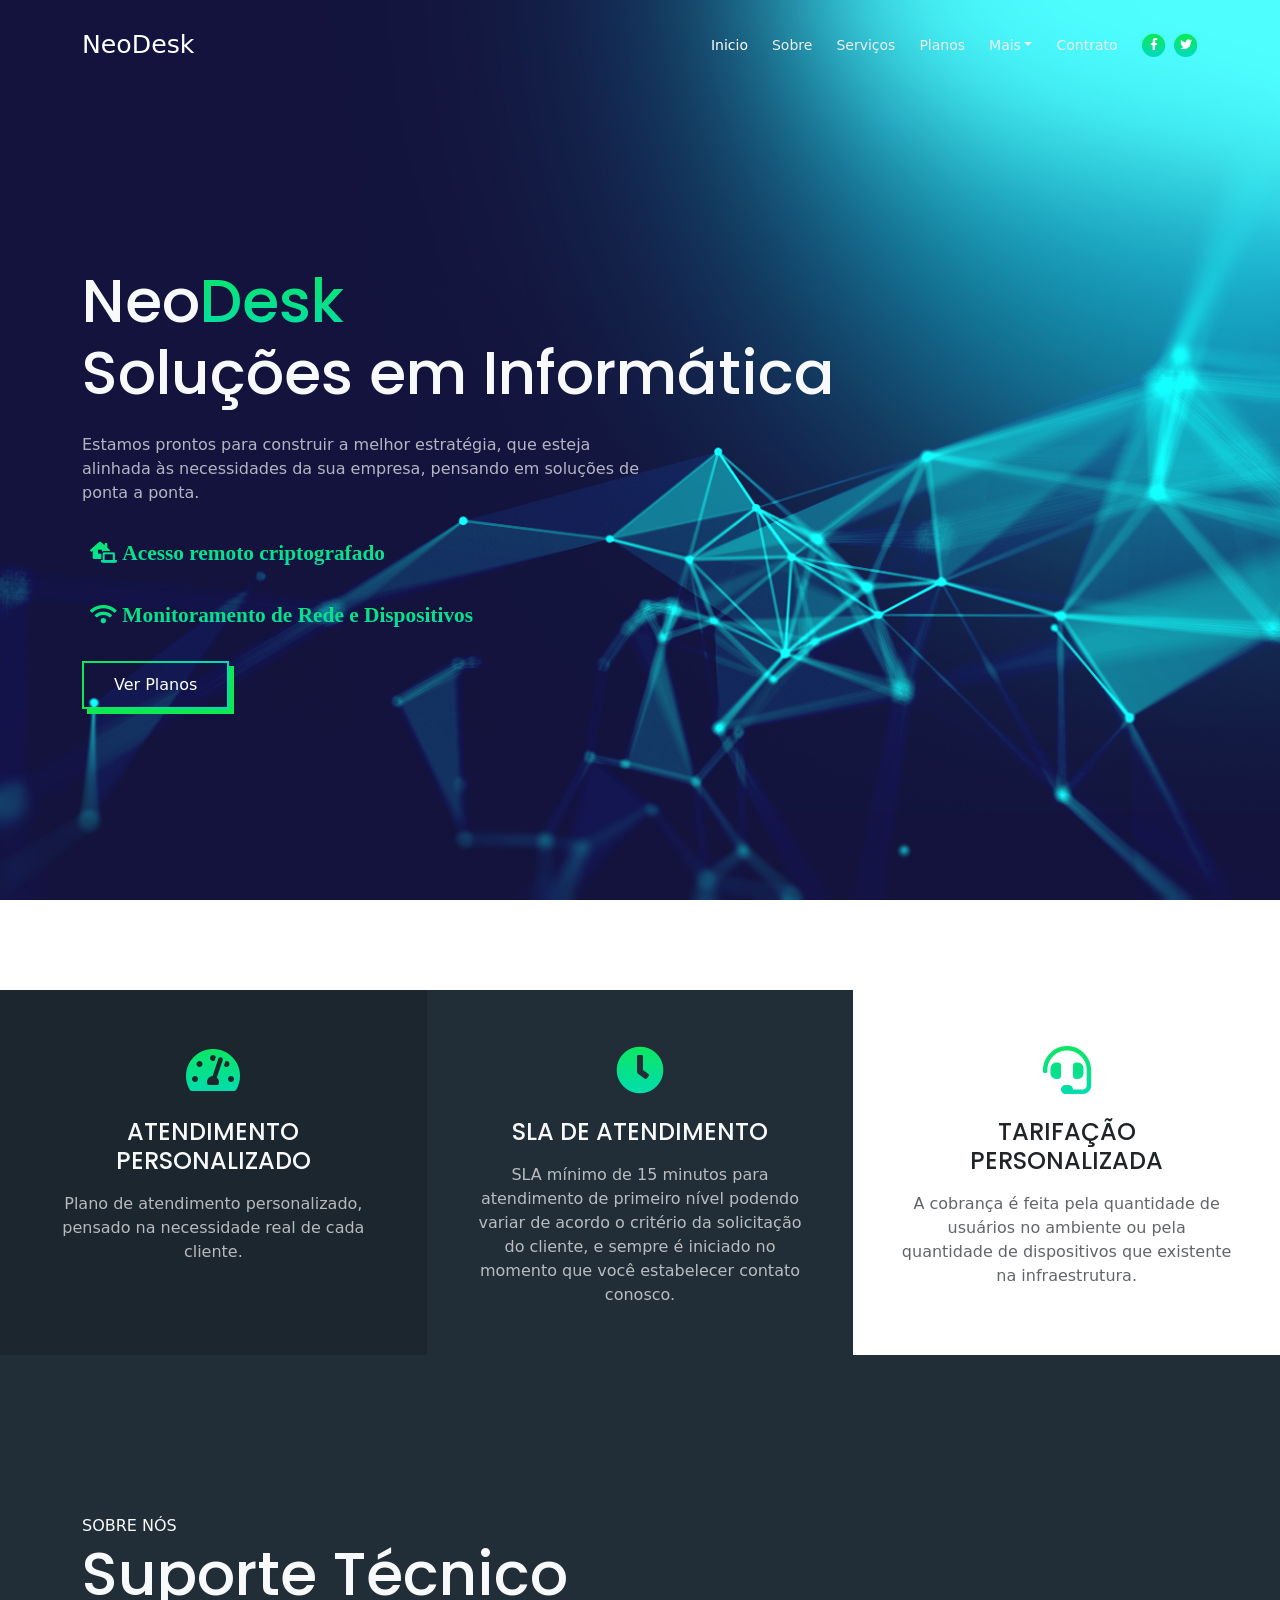
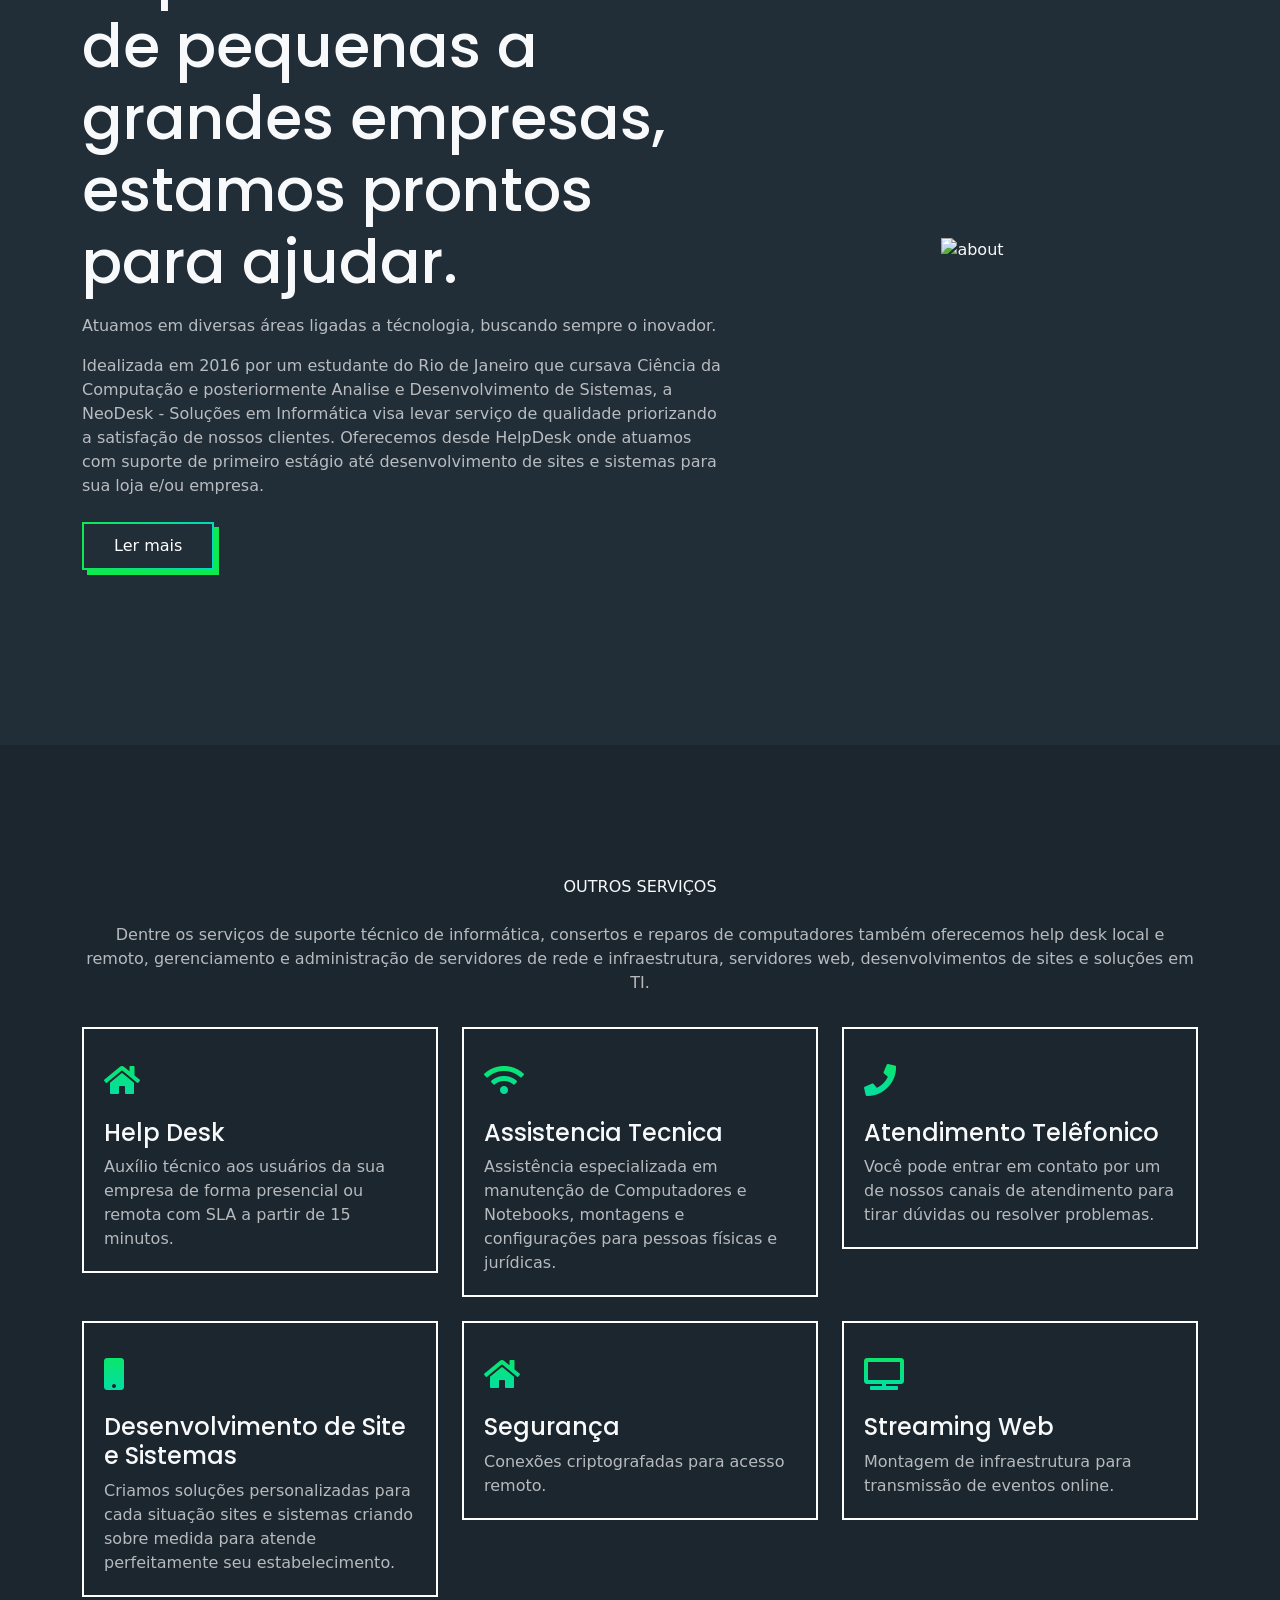
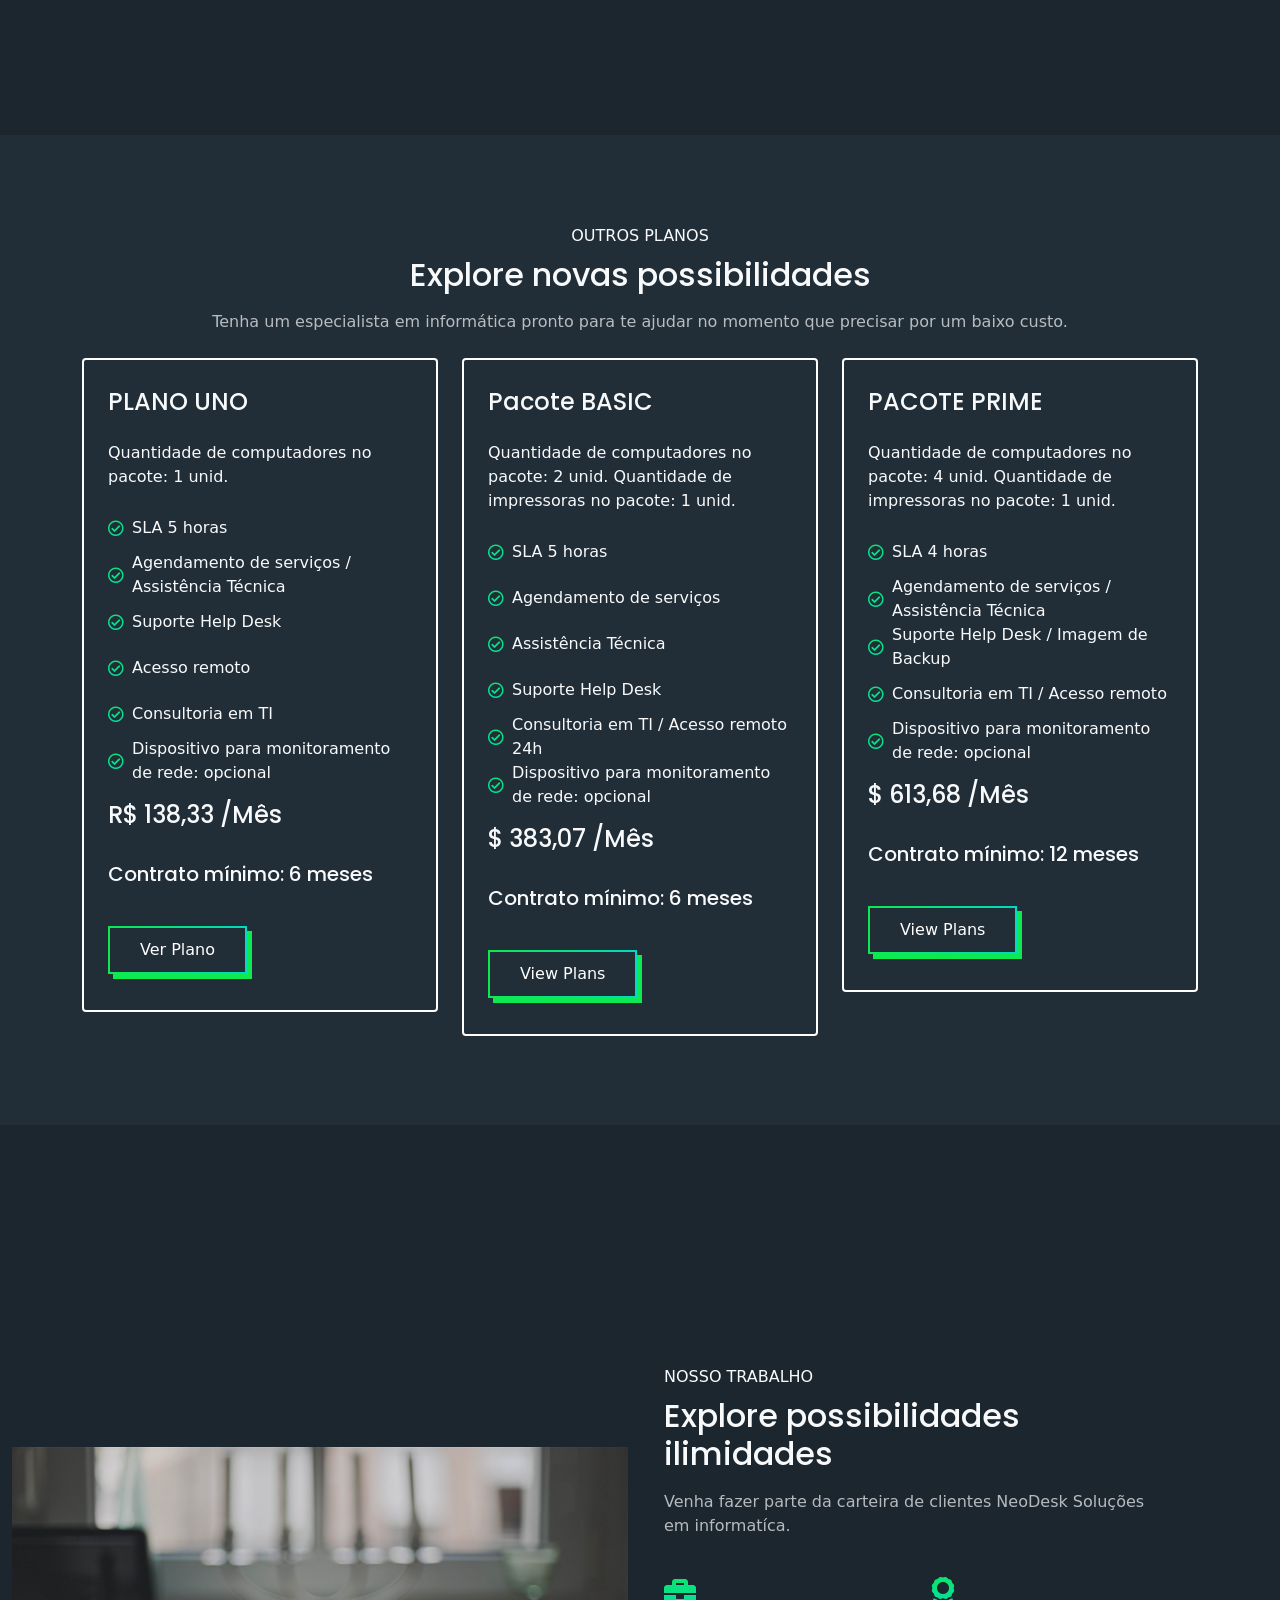
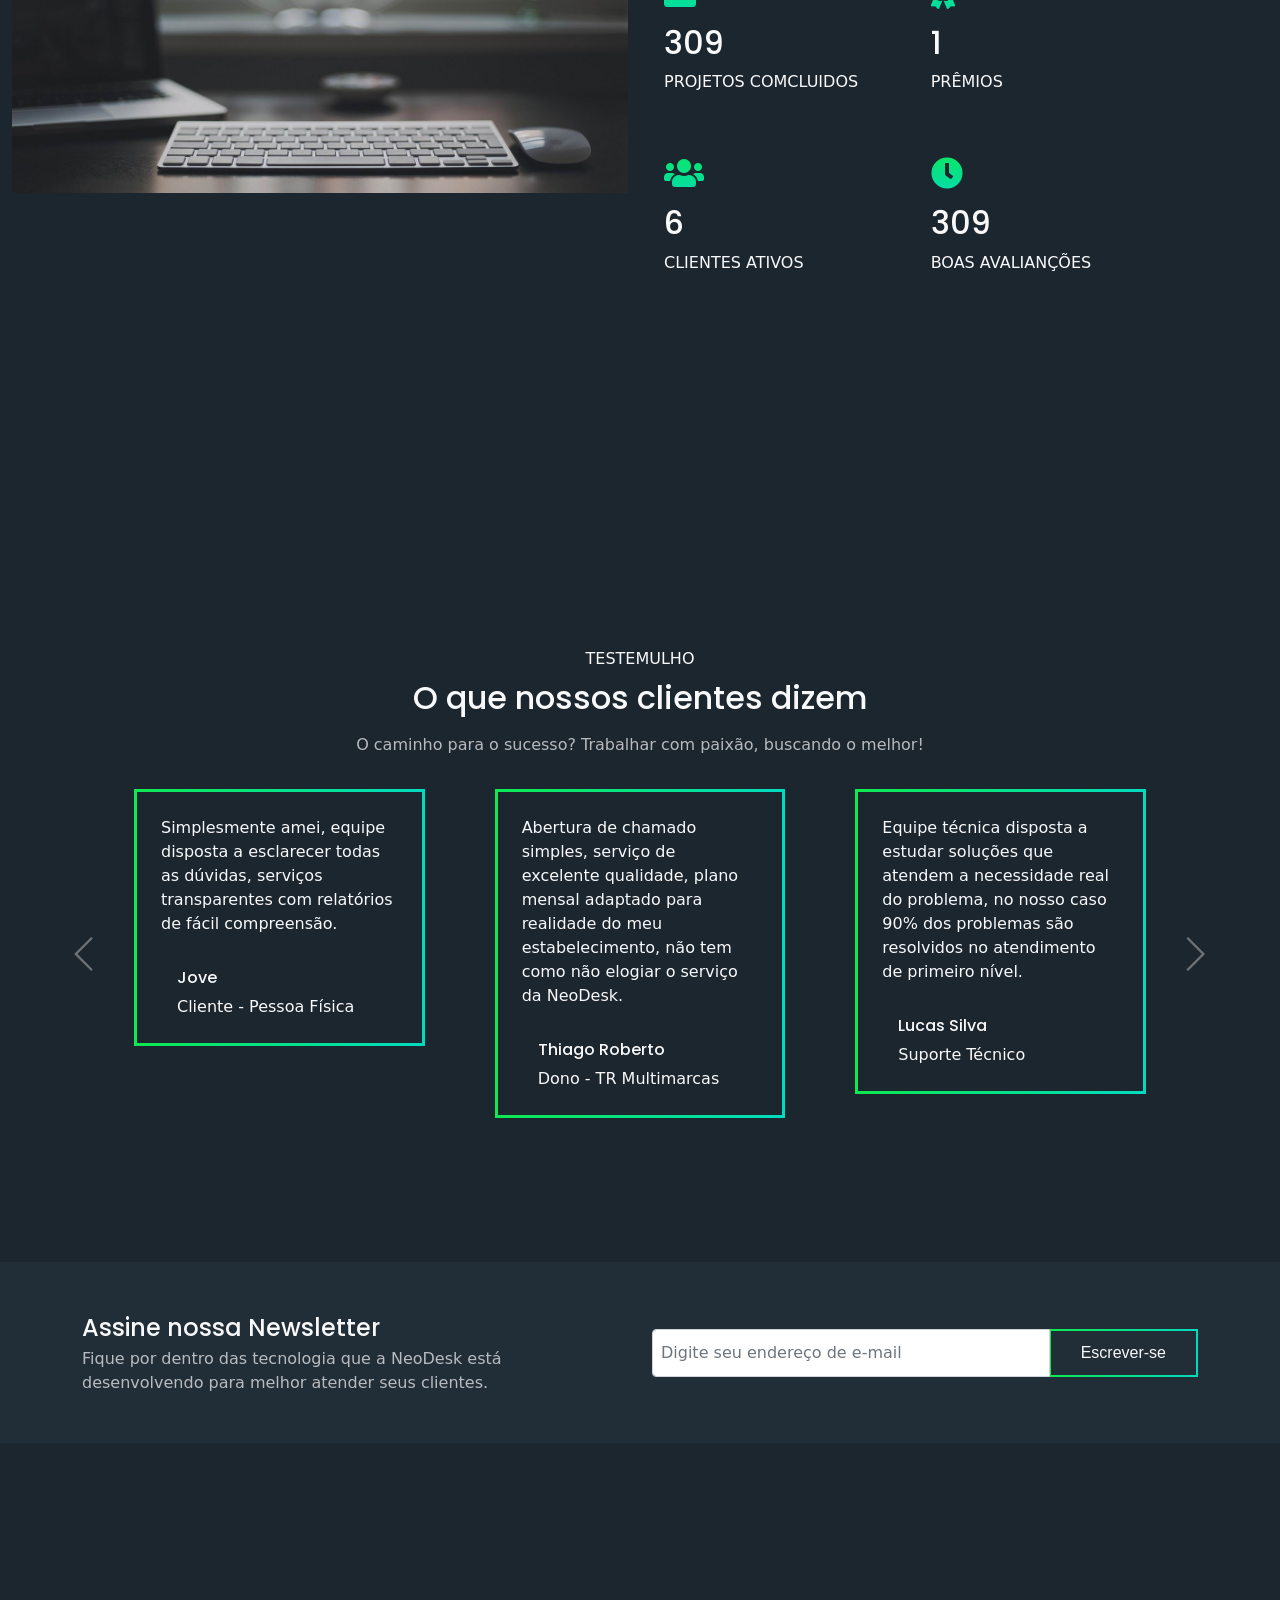
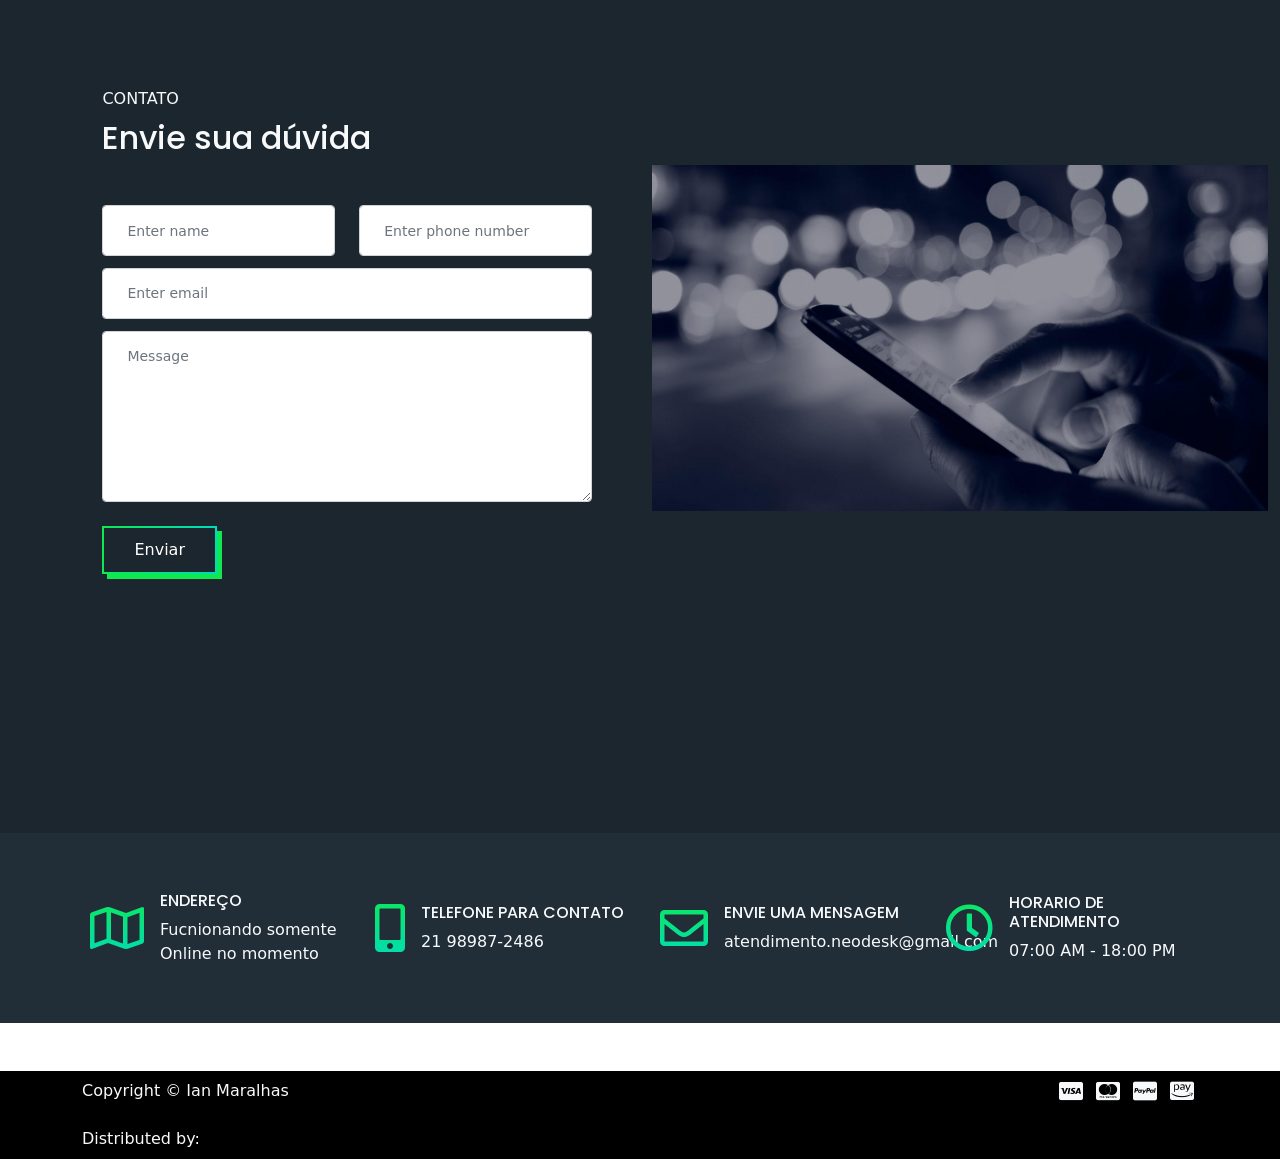
==== commit de8d2fb4: "Add files via upload Atualizando index" ====
--- a/index.html
+++ b/index.html
@@ -269,26 +269,38 @@
             <div class="row gy-4" data-aos="zoom-in">
                 <div class="col-lg-4">
                     <div class="card bg-transparent px-4">
-                        <h4 class="py-2">PACOTE BÁSICO</h4>
-                        <p class="py-3"> Ideal para empresas de pequeno porte </p>
-                        <div class="block d-flex align-items-center">
-                            <p class="pe-2"><i class="far fa-check-circle fa-1x"></i></p>
-                            <p>Abertura de Chamado por Whatsapp, telefone ou Email</p>
-                        </div>
-                        <div class="block d-flex align-items-center">
-                            <p class="pe-2"><i class="far fa-check-circle fa-1x"></i></p>
-                            <p>Help Desk</p> 
-                        </div>
-                        <div class="block d-flex align-items-center">
-                            <p class="pe-2"><i class="far fa-check-circle fa-1x"></i></p>
-                            <p>SLA de 3 horas para primeiro atendimento</p>
+                        <h4 class="py-2">PLANO  UNO</h4>
+                        <p class="py-3"> Quantidade de computadores no pacote: 1 unid. </p>
+                        <div class="block d-flex align-items-center">
+                            <p class="pe-2"><i class="far fa-check-circle fa-1x"></i></p>
+                            <p>SLA 5 horas</p>
+                        </div>
+                        <div class="block d-flex align-items-center">
+                            <p class="pe-2"><i class="far fa-check-circle fa-1x"></i></p>
+                            <p>Agendamento de serviços / Assistência Técnica</p> 
+                        </div>
+                        <div class="block d-flex align-items-center">
+                            <p class="pe-2"><i class="far fa-check-circle fa-1x"></i></p>
+                            <p>Suporte Help Desk</p>
+                        </div>
+                        <div class="block d-flex align-items-center">
+                            <p class="pe-2"><i class="far fa-check-circle fa-1x"></i></p>
+                            <p>Acesso remoto</p>
+                        </div>
+                        <div class="block d-flex align-items-center">
+                            <p class="pe-2"><i class="far fa-check-circle fa-1x"></i></p>
+                            <p>Consultoria em TI</p>
+                        </div>
+                        <div class="block d-flex align-items-center">
+                            <p class="pe-2"><i class="far fa-check-circle fa-1x"></i></p>
+                            <p>Dispositivo para monitoramento de rede: opcional </p>
                         </div>
                         <!-- <div class="block d-flex align-items-center">
                             <p class="pe-2"><i class="far fa-check-circle fa-1x"></i></p>
                             <p></p>
                         </div> -->
-                        <h4 class="py-3">R$ 340,64 /Mês</h4>
-                        <h5 class="py-3">Valor referente a infraestrutura com até 4 nós com 1 impressoras.</h5>
+                        <h4 class="py-3">R$ 138,33 /Mês</h4>
+                        <h5 class="py-3">Contrato mínimo: 6 meses</h5>
                         <div class="my-3">
                             <a class="btn" href="#your-link" >Ver Plano</a>
                         </div>
@@ -297,26 +309,34 @@
 
                 <div class="col-lg-4">
                     <div class="card bg-transparent px-4">
-                        <h4 class="py-2">Pacote empresarial</h4>
-                        <p class="py-3">Ideal para pequenas empresas ou medias empresas com mais de 5 nós na rede. </p>
-                        <div class="block d-flex align-items-center">
-                            <p class="pe-2"><i class="far fa-check-circle fa-1x"></i></p>
-                            <p>Help Desk</p>
-                        </div>
-                        <div class="block d-flex align-items-center">
-                            <p class="pe-2"><i class="far fa-check-circle fa-1x"></i></p>
-                            <p>SLA de 1 hora para primeiro atendimento</p>
-                        </div>
-                        <div class="block d-flex align-items-center">
-                            <p class="pe-2"><i class="far fa-check-circle fa-1x"></i></p>
-                            <p>Abertura de Chamado por Whatsapp, telefone ou Email</p>
-                        </div>
-                        <div class="block d-flex align-items-center">
-                            <p class="pe-2"><i class="far fa-check-circle fa-1x"></i></p>
-                            <p>Acesso remoto supervisionado e criptografado</p>
-                        </div>
-                        <h4 class="py-3">$581,85 /Mês</h4>
-                        <h5 class="py-3">Valor referente a infraestrutura de 5 até 9 com 2 impressoras.</h5>
+                        <h4 class="py-2">Pacote BASIC</h4>
+                        <p class="py-3"> Quantidade de computadores no pacote: 2 unid. Quantidade de impressoras no pacote: 1 unid. </p>
+                        <div class="block d-flex align-items-center">
+                            <p class="pe-2"><i class="far fa-check-circle fa-1x"></i></p>
+                            <p>SLA 5 horas</p>
+                        </div>
+                        <div class="block d-flex align-items-center">
+                            <p class="pe-2"><i class="far fa-check-circle fa-1x"></i></p>
+                            <p>Agendamento de serviços</p> 
+                        </div>
+                        <div class="block d-flex align-items-center">
+                            <p class="pe-2"><i class="far fa-check-circle fa-1x"></i></p>
+                            <p>Assistência Técnica</p>
+                        </div>
+                        <div class="block d-flex align-items-center">
+                            <p class="pe-2"><i class="far fa-check-circle fa-1x"></i></p>
+                            <p>Suporte Help Desk</p>
+                        </div>
+                        <div class="block d-flex align-items-center">
+                            <p class="pe-2"><i class="far fa-check-circle fa-1x"></i></p>
+                            <p>Consultoria em TI / Acesso remoto 24h</p>
+                        </div>
+                        <div class="block d-flex align-items-center">
+                            <p class="pe-2"><i class="far fa-check-circle fa-1x"></i></p>
+                            <p>Dispositivo para monitoramento de rede: opcional </p>
+                        </div>
+                        <h4 class="py-3">$ 383,07 /Mês</h4>
+                        <h5 class="py-3">Contrato mínimo: 6 meses</h5>
                         <div class="my-3">
                             <a class="btn" href="#your-link" >View Plans</a>
                         </div>
@@ -325,30 +345,30 @@
 
                 <div class="col-lg-4">
                     <div class="card bg-transparent px-4" >
-                        <h4 class="py-2">PACOTE PREMIUM</h4>
-                        <p class="py-3">Idel para medias e grantes empresas</p>
-                        <div class="block d-flex align-items-center">
-                            <p class="pe-2"><i class="far fa-check-circle fa-1x"></i></p>
-                            <p>SLA de 15 minutos para primeiro atendimento</p>
-                        </div>
-                        <div class="block d-flex align-items-center">
-                            <p class="pe-2"><i class="far fa-check-circle fa-1x"></i></p>
-                            <p>Help Desk</p>
-                        </div>
-                        <div class="block d-flex align-items-center">
-                            <p class="pe-2"><i class="far fa-check-circle fa-1x"></i></p>
-                            <p>Abertura de Chamados por Email, Whatsapp ou telefone</p>
-                        </div>
-                        <div class="block d-flex align-items-center">
-                            <p class="pe-2"><i class="far fa-check-circle fa-1x"></i></p>
-                            <p>Acesso remoto criptografado</p>
-                        </div>
-                        <div class="block d-flex align-items-center">
-                            <p class="pe-2"><i class="far fa-check-circle fa-1x"></i></p>
-                            <p>Monitorameto dos computadores</p>
-                        </div>
-                        <h4 class="py-3">$ 1140,35 /Mês</h4>
-                        <h5 class="py-3">Valor referente a infraestrutura de 10 até 25 com 3 impressoras. </h5>
+                        <h4 class="py-2">PACOTE PRIME</h4>
+                        <p class="py-3"> Quantidade de computadores no pacote: 4 unid. Quantidade de impressoras no pacote: 1 unid. </p>
+                        <div class="block d-flex align-items-center">
+                            <p class="pe-2"><i class="far fa-check-circle fa-1x"></i></p>
+                            <p>SLA 4 horas</p>
+                        </div>
+                        <div class="block d-flex align-items-center">
+                            <p class="pe-2"><i class="far fa-check-circle fa-1x"></i></p>
+                            <p>Agendamento de serviços / Assistência Técnica</p> 
+                        </div>
+                        <div class="block d-flex align-items-center">
+                            <p class="pe-2"><i class="far fa-check-circle fa-1x"></i></p>
+                            <p>Suporte Help Desk / Imagem de Backup</p>
+                        </div>
+                        <div class="block d-flex align-items-center">
+                            <p class="pe-2"><i class="far fa-check-circle fa-1x"></i></p>
+                            <p>Consultoria em TI / Acesso remoto</p>
+                        </div>
+                        <div class="block d-flex align-items-center">
+                            <p class="pe-2"><i class="far fa-check-circle fa-1x"></i></p>
+                            <p>Dispositivo para monitoramento de rede: opcional </p>
+                        </div>
+                        <h4 class="py-3">$ 613,68 /Mês</h4>
+                        <h5 class="py-3">Contrato mínimo: 12 meses</h5>
                         <div class="my-3">
                             <a class="btn" href="#your-link" >View Plans</a>                    
                         </div>
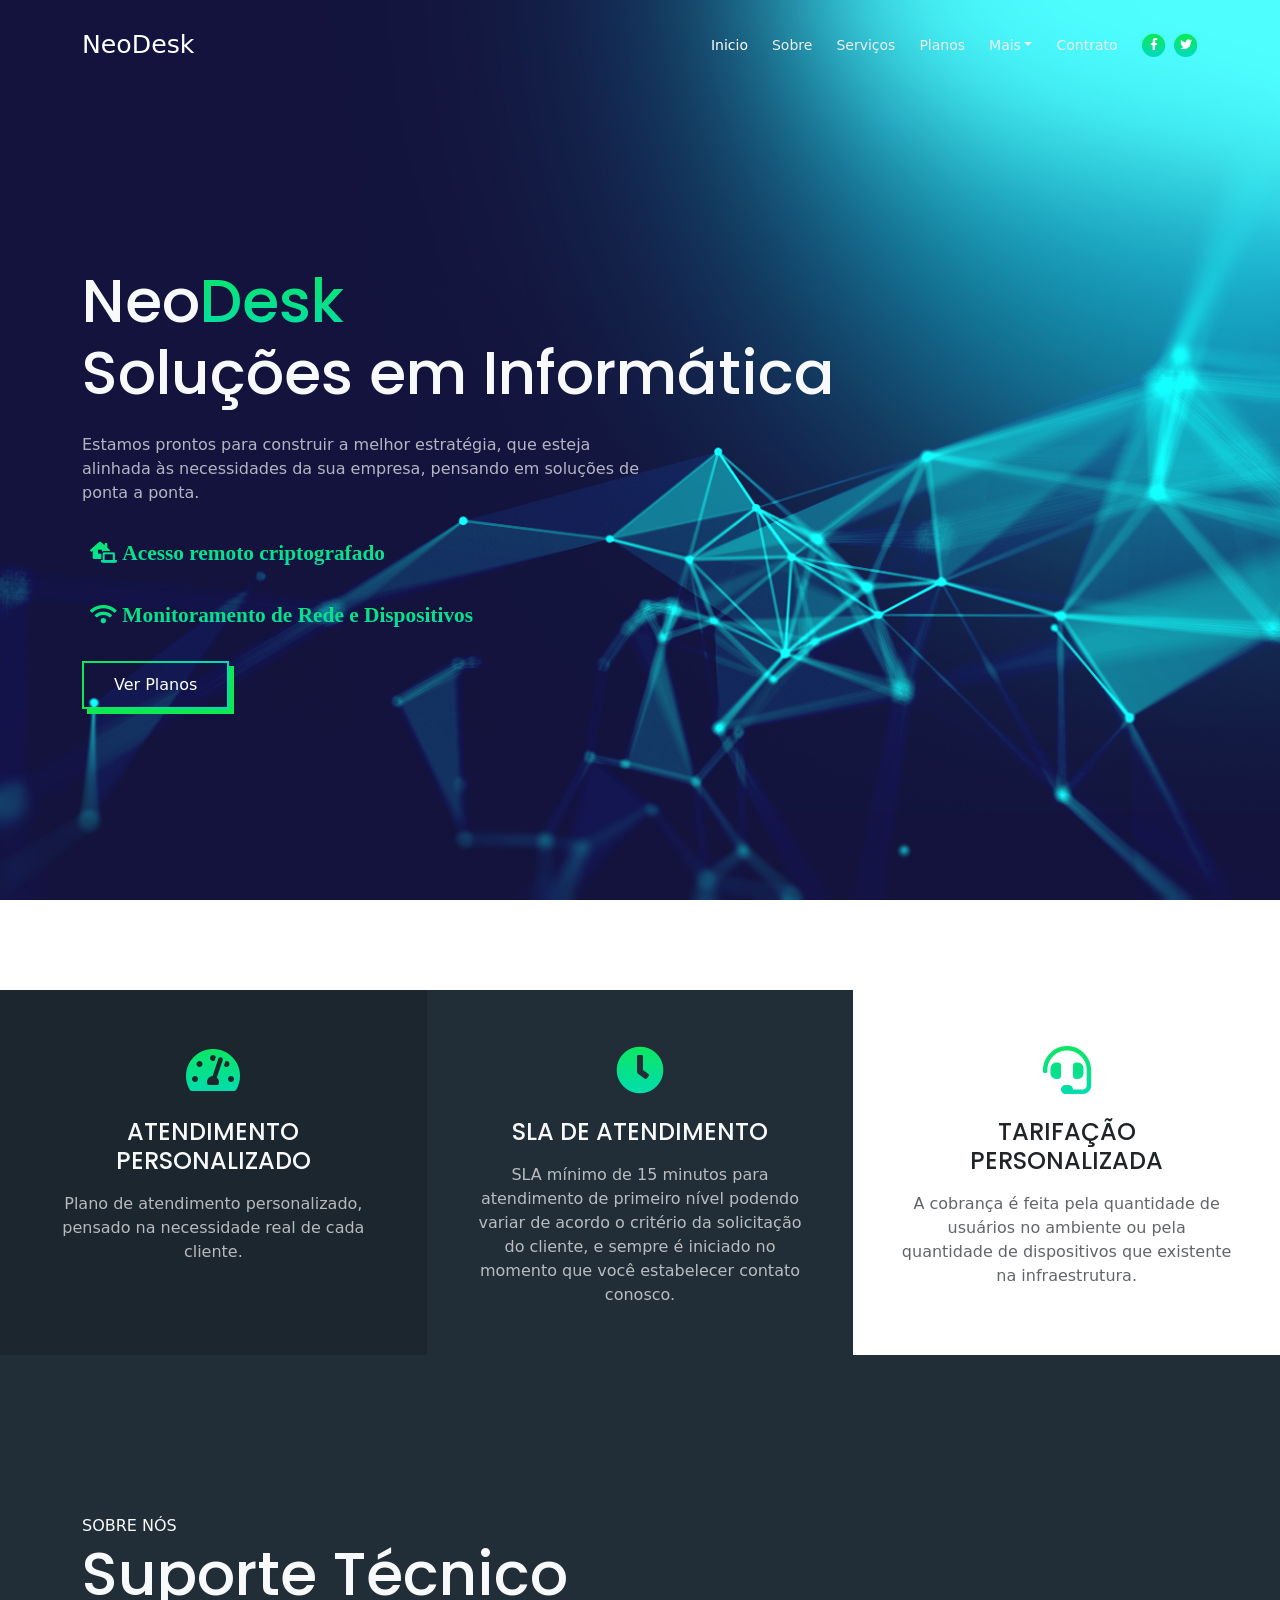
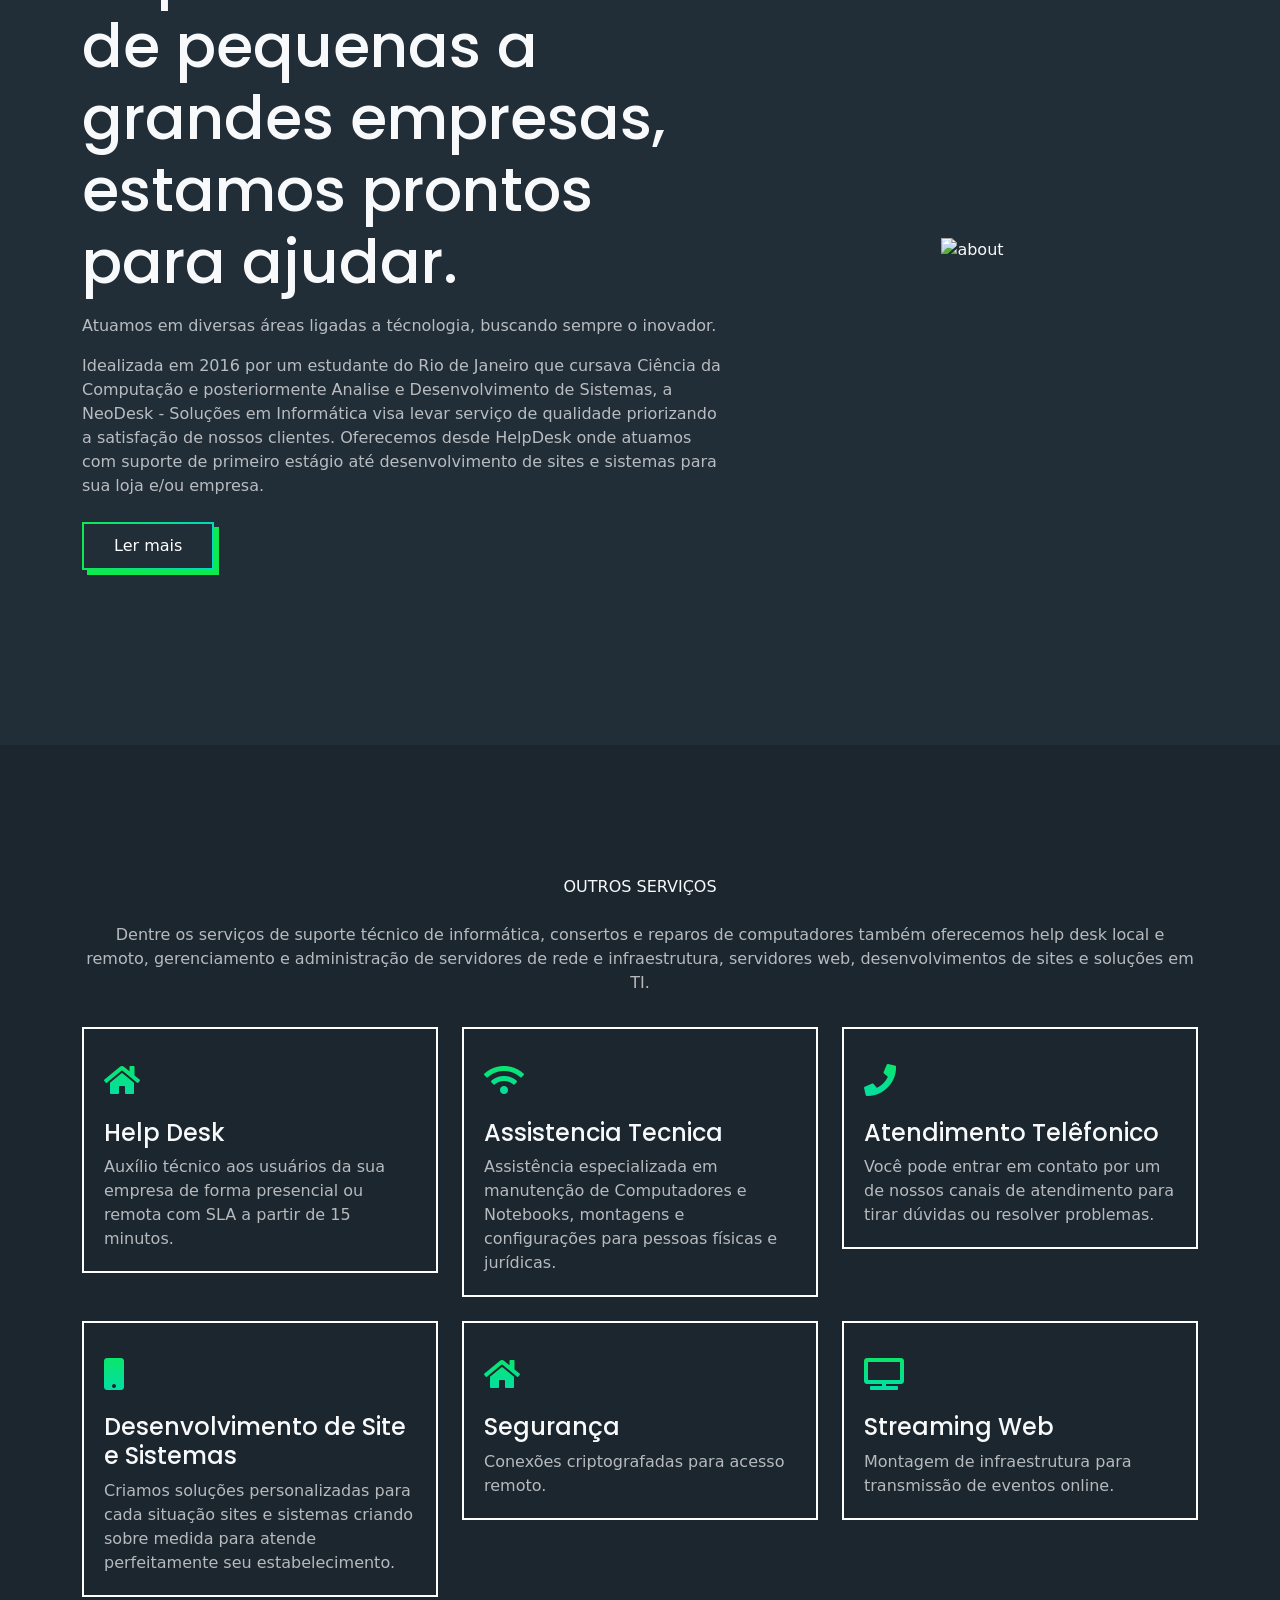
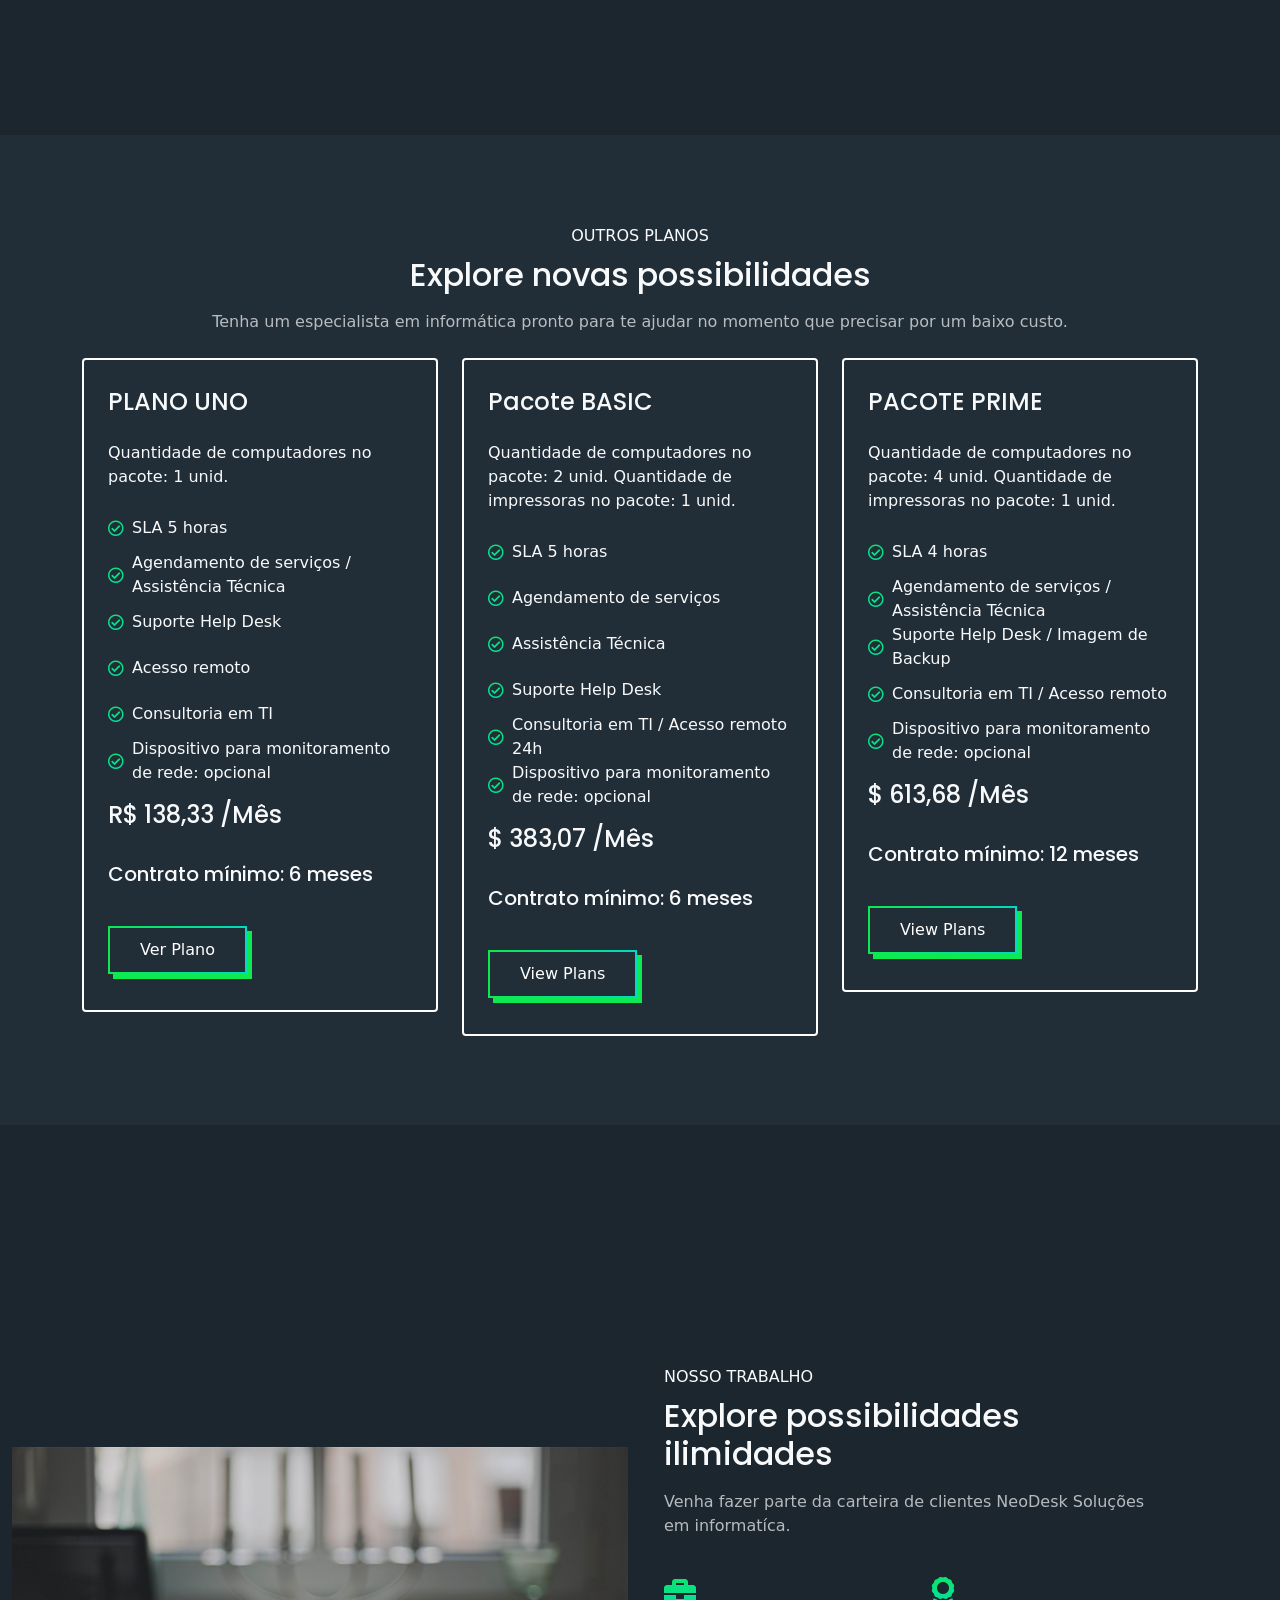
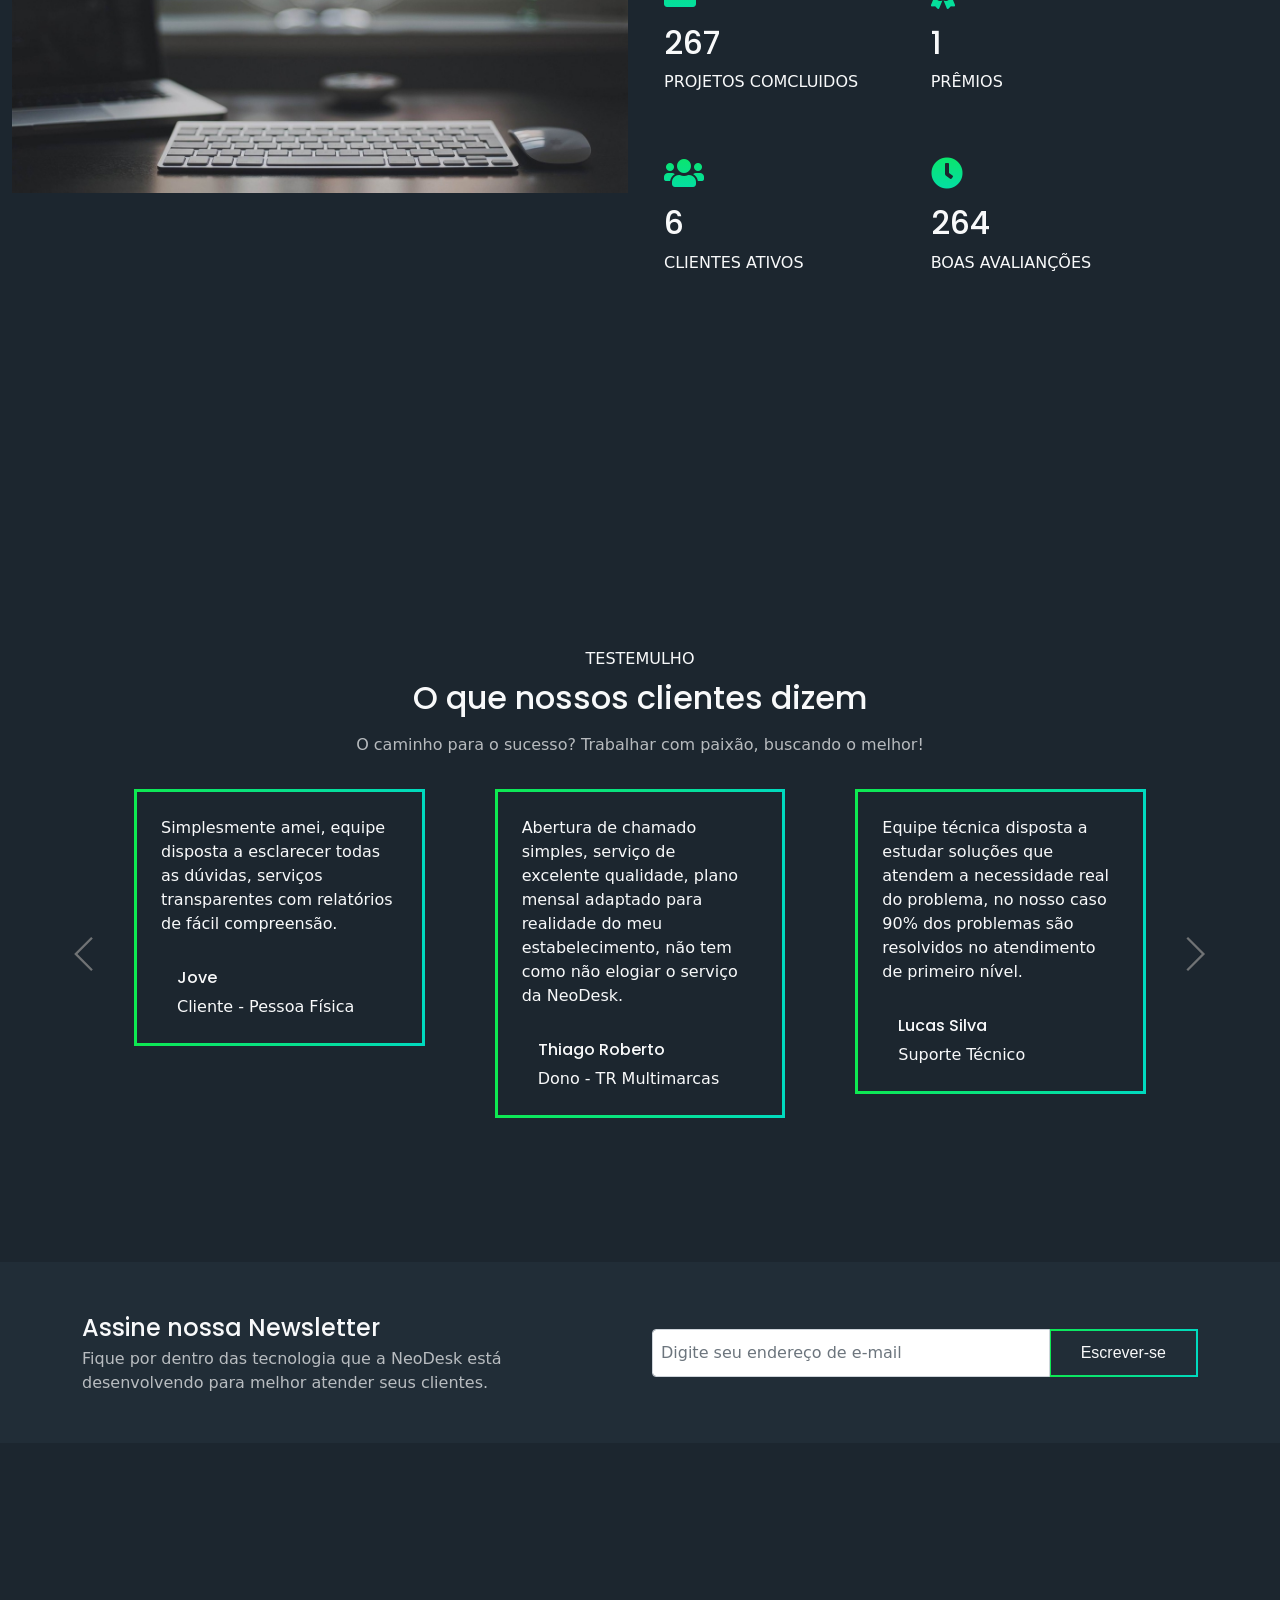
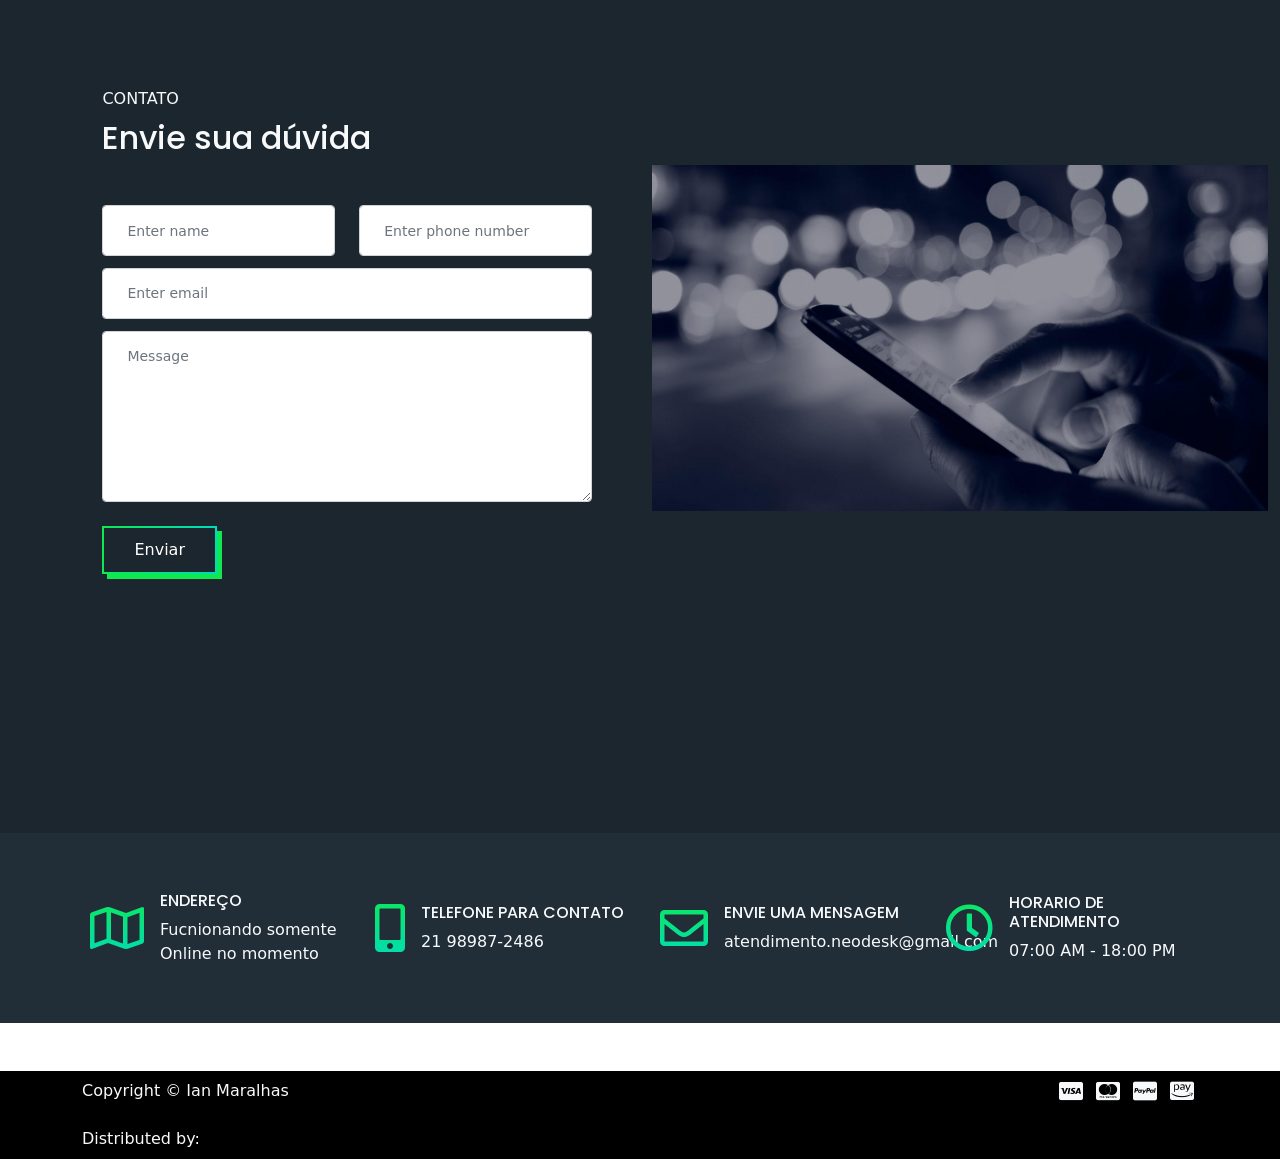
==== commit 00c10a57: "Add files via upload Atualização do site" ====
--- a/index.html
+++ b/index.html
@@ -302,7 +302,7 @@
                         <h4 class="py-3">R$ 138,33 /Mês</h4>
                         <h5 class="py-3">Contrato mínimo: 6 meses</h5>
                         <div class="my-3">
-                            <a class="btn" href="#your-link" >Ver Plano</a>
+                            <a class="btn" href="./planoUno.html" >Ver Plano</a>
                         </div>
                     </div>  
                 </div>
